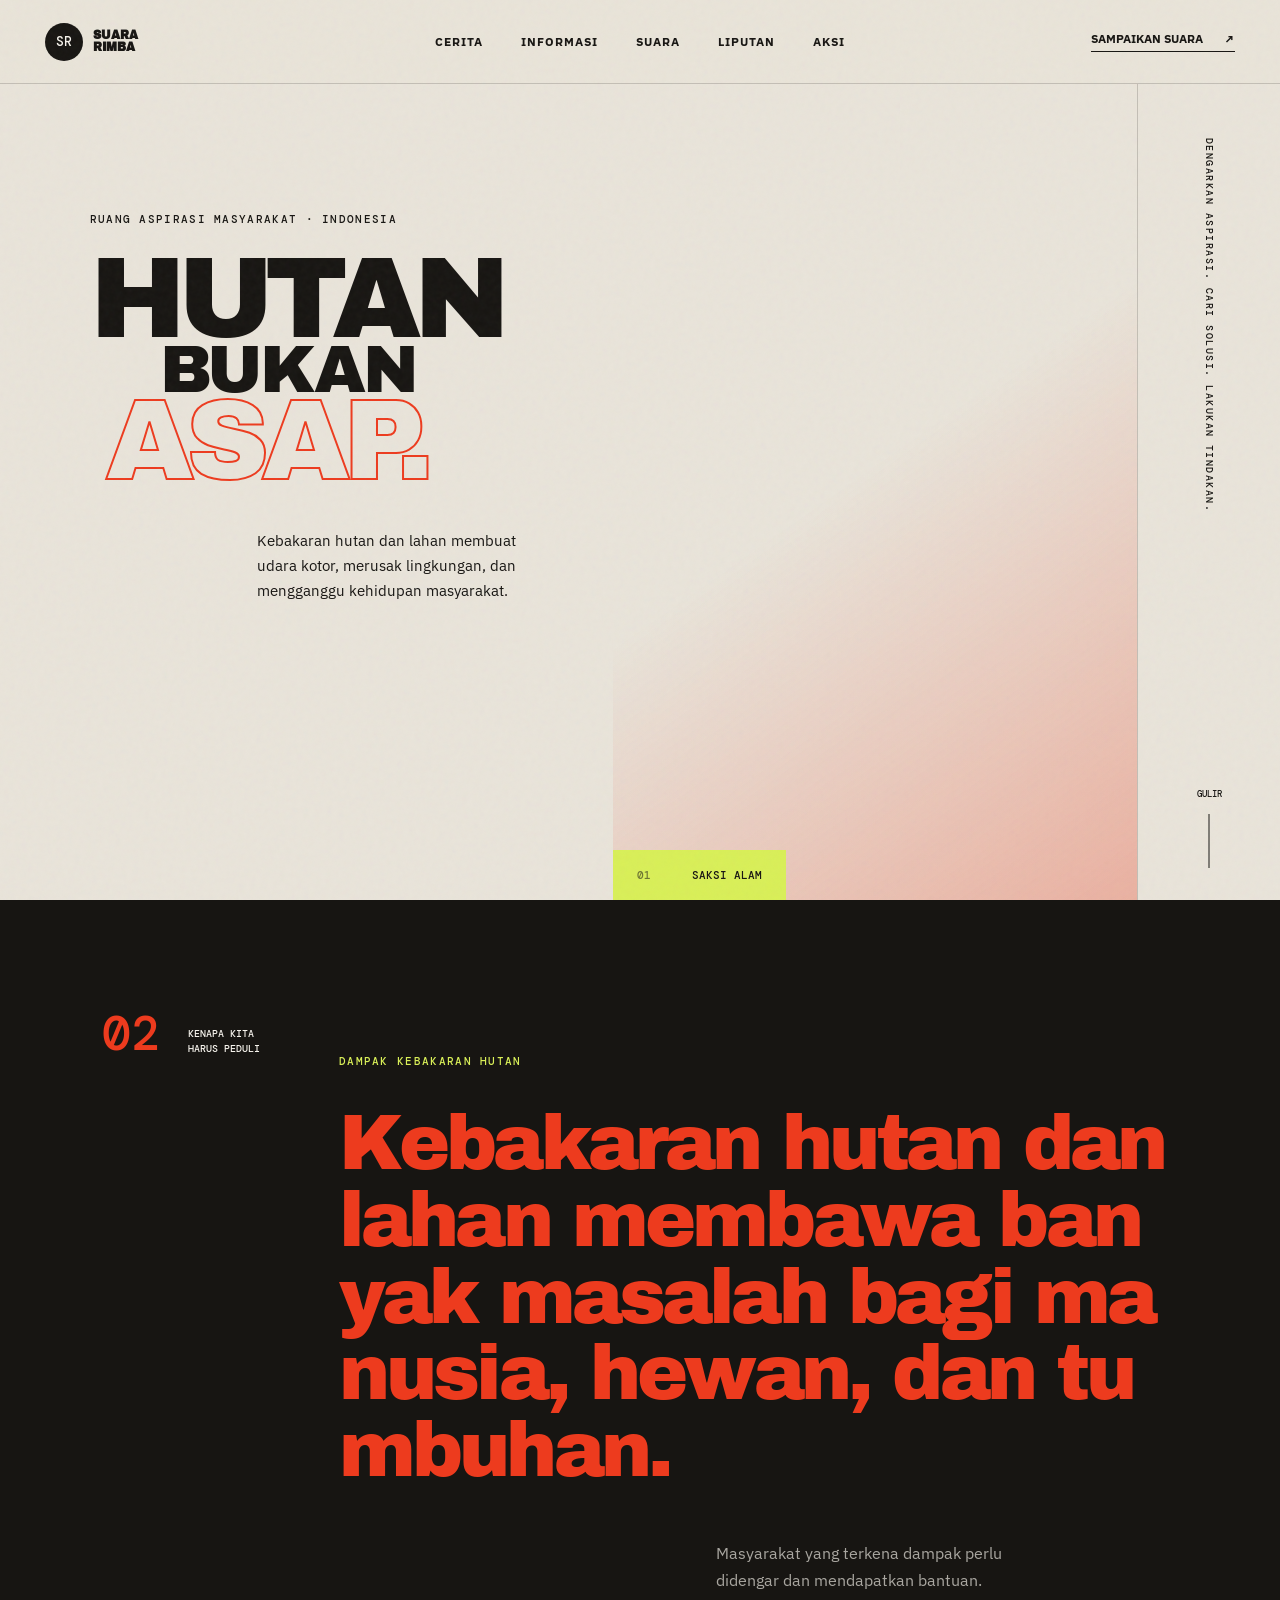
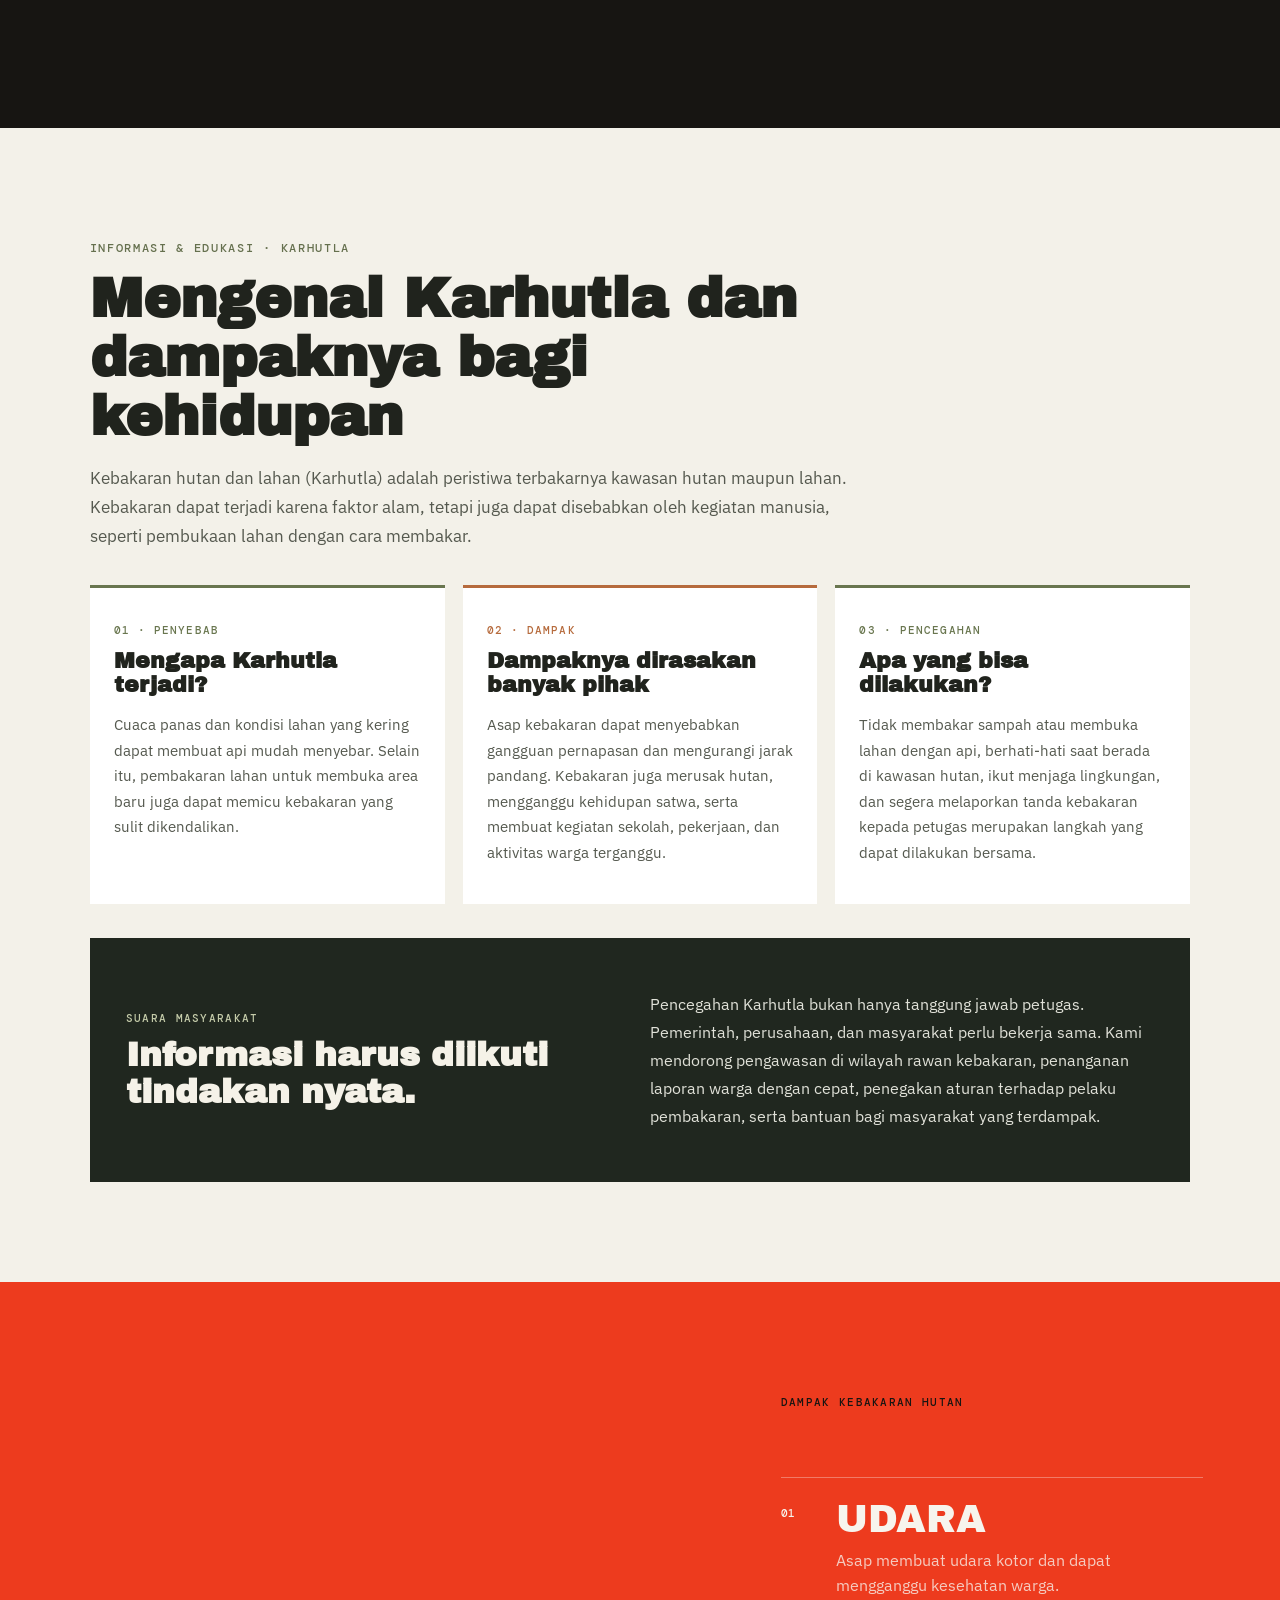
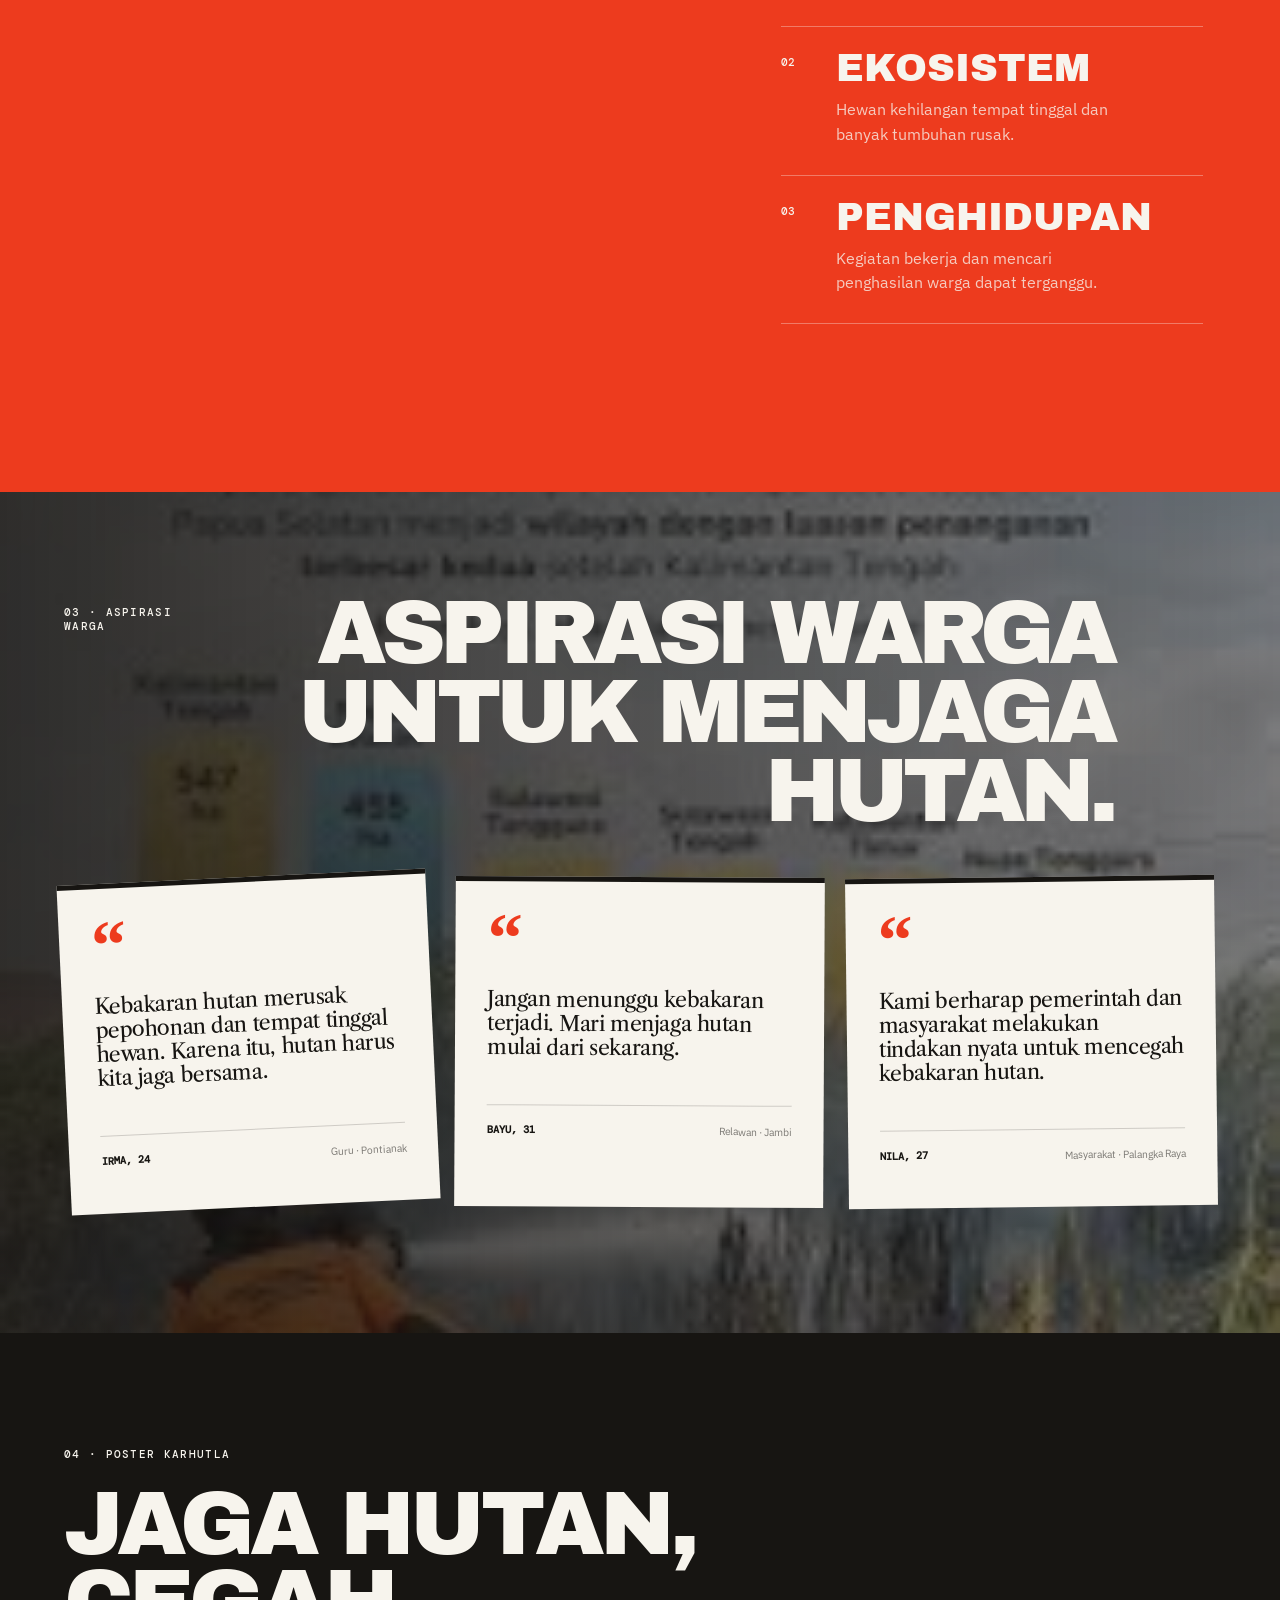
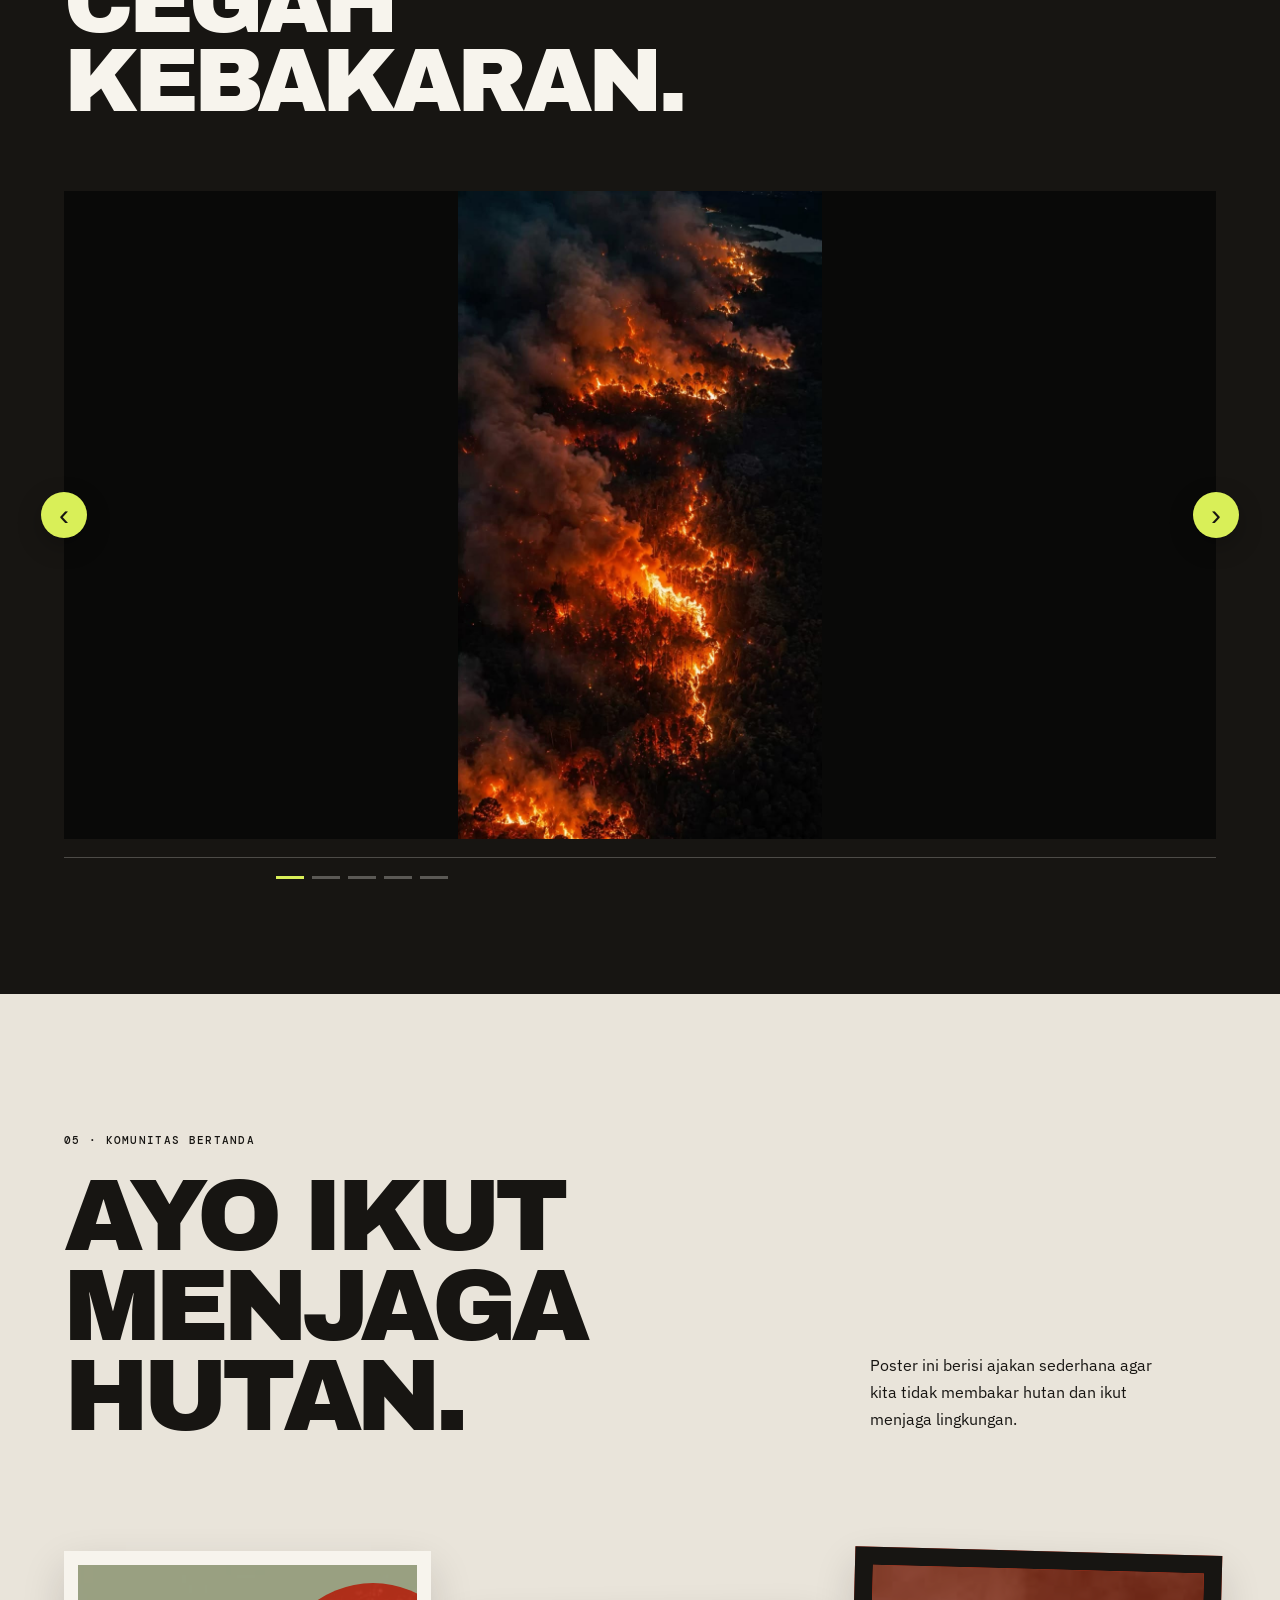
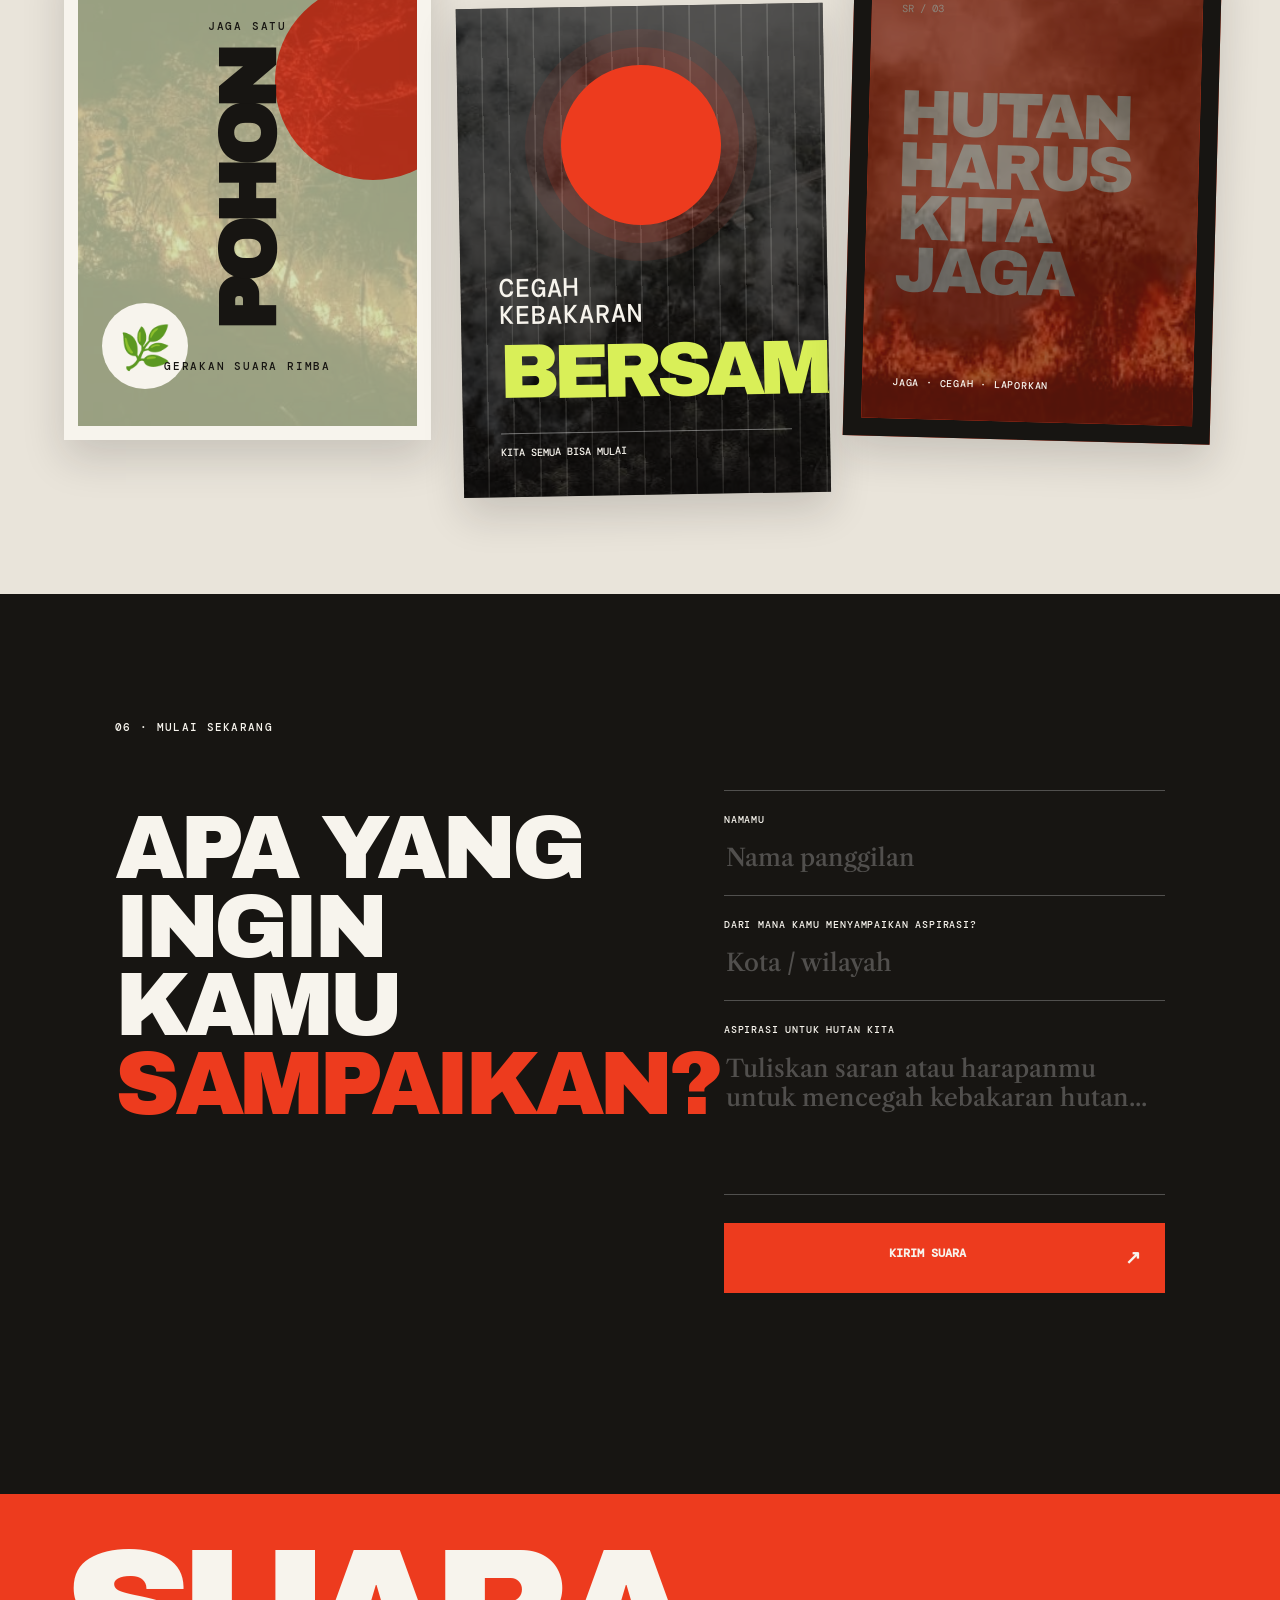
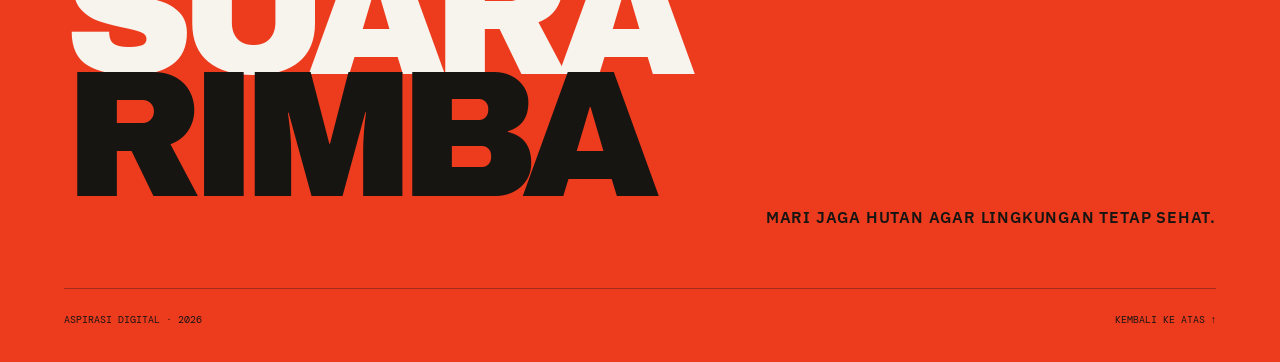
==== index.html @ 37da12e8 "update" ====
<!doctype html>
<html lang="id">
<head>
  <meta charset="UTF-8">
  <meta name="viewport" content="width=device-width, initial-scale=1.0">
  <meta name="theme-color" content="#171512">
  <meta name="description" content="Suara Rimba adalah ruang aspirasi masyarakat untuk mencegah karhutla dan menjaga hutan Indonesia.">
  <title>Suara Rimba — Ruang Aspirasi Karhutla</title>
  <link rel="preconnect" href="https://fonts.googleapis.com">
  <link rel="preconnect" href="https://fonts.gstatic.com" crossorigin>
  <link href="https://fonts.googleapis.com/css2?family=Archivo+Black&family=DM+Mono:wght@400;500&family=IBM+Plex+Sans:wght@400;500;600&family=Libre+Caslon+Text:ital@0;1&display=swap" rel="stylesheet">
  <link rel="stylesheet" href="styles.css">
</head>
<body>
  <div class="grain" aria-hidden="true"></div>
  <div class="cursor-glow" aria-hidden="true"></div>

  <nav class="topbar">
    <a class="brand" href="#beranda" aria-label="Suara Rimba, kembali ke beranda">
      <span class="brand-mark">SR</span>
      <span>Suara<br>Rimba</span>
    </a>
    <div class="nav-links">
      <a href="#cerita">Cerita</a>
      <a href="#berita-karhutla">Informasi</a>
      <a href="#aspirasi">Suara</a>
      <a href="#liputan">Liputan</a>
      <a href="#aksi">Aksi</a>
    </div>
    <a class="nav-cta" href="#suara-kamu">Sampaikan suara <span>↗</span></a>
  </nav>

  <main>
    <section class="hero" id="beranda">
      <div class="hero-copy">
        <p class="eyebrow reveal-up">RUANG ASPIRASI MASYARAKAT · INDONESIA</p>
        <h1 class="hero-title reveal-up">
          <span>Hutan</span>
          <span>bukan</span>
          <span class="outline-word">asap.</span>
        </h1>
        <p class="hero-lead reveal-up">Kebakaran hutan dan lahan membuat udara kotor, merusak lingkungan, dan mengganggu kehidupan masyarakat.</p>
      </div>

      <div class="hero-media reveal-media">
        <img src="https://images.unsplash.com/photo-1542273917363-3b1817f69a2d?auto=format&fit=crop&w=1400&q=85" alt="Hutan hijau yang lebat">
        <div class="photo-label"><span>01</span> SAKSI ALAM</div>
      </div>

      <div class="hero-aside">
        <p>Dengarkan aspirasi. Cari solusi. Lakukan tindakan.</p>
        <a href="#cerita" class="scroll-cue" aria-label="Lanjut ke cerita">
          <span>GULIR</span>
          <i></i>
        </a>
      </div>
    </section>

    <section class="manifesto" id="cerita">
      <div class="section-index">
        <span>02</span>
        <p>KENAPA KITA<br>HARUS PEDULI</p>
      </div>
      <div class="manifesto-copy">
        <p class="chapter-label">DAMPAK KEBAKARAN HUTAN</p>
        <h2 data-split>Kebakaran hutan dan lahan membawa banyak masalah bagi manusia, hewan, dan tumbuhan.</h2>
        <p class="manifesto-note">Masyarakat yang terkena dampak perlu didengar dan mendapatkan bantuan.</p>
      </div>
    </section>


    <section id="berita-karhutla" style="padding: clamp(48px, 8vw, 100px) 7%; background: #f3f1e9; color: #20231d;">
      <div style="max-width: 1120px; margin: 0 auto;">
        <p style="font: 500 12px 'DM Mono', monospace; letter-spacing: .14em; text-transform: uppercase; color: #65704e;">INFORMASI &amp; EDUKASI · KARHUTLA</p>
        <h2 style="font: 700 clamp(30px, 5vw, 56px) 'Archivo Black', sans-serif; line-height: 1.05; max-width: 760px; margin: 14px 0 18px;">Mengenal Karhutla dan dampaknya bagi kehidupan</h2>
        <p style="max-width: 760px; font: 17px/1.7 'IBM Plex Sans', sans-serif; color: #55594f;">Kebakaran hutan dan lahan (Karhutla) adalah peristiwa terbakarnya kawasan hutan maupun lahan. Kebakaran dapat terjadi karena faktor alam, tetapi juga dapat disebabkan oleh kegiatan manusia, seperti pembukaan lahan dengan cara membakar.</p>

        <div style="display: grid; grid-template-columns: repeat(auto-fit, minmax(min(100%, 280px), 1fr)); gap: 18px; margin-top: 34px;">
          <article style="background: #fff; padding: 24px; border-top: 3px solid #69764f;">
            <p style="font: 500 11px 'DM Mono', monospace; color: #69764f; letter-spacing: .1em;">01 · PENYEBAB</p>
            <h3 style="font: 700 22px 'Archivo Black', sans-serif; margin: 12px 0;">Mengapa Karhutla terjadi?</h3>
            <p style="font: 15px/1.7 'IBM Plex Sans', sans-serif; color: #55594f;">Cuaca panas dan kondisi lahan yang kering dapat membuat api mudah menyebar. Selain itu, pembakaran lahan untuk membuka area baru juga dapat memicu kebakaran yang sulit dikendalikan.</p>
          </article>
          <article style="background: #fff; padding: 24px; border-top: 3px solid #b66b3d;">
            <p style="font: 500 11px 'DM Mono', monospace; color: #b66b3d; letter-spacing: .1em;">02 · DAMPAK</p>
            <h3 style="font: 700 22px 'Archivo Black', sans-serif; margin: 12px 0;">Dampaknya dirasakan banyak pihak</h3>
            <p style="font: 15px/1.7 'IBM Plex Sans', sans-serif; color: #55594f;">Asap kebakaran dapat menyebabkan gangguan pernapasan dan mengurangi jarak pandang. Kebakaran juga merusak hutan, mengganggu kehidupan satwa, serta membuat kegiatan sekolah, pekerjaan, dan aktivitas warga terganggu.</p>
          </article>
          <article style="background: #fff; padding: 24px; border-top: 3px solid #69764f;">
            <p style="font: 500 11px 'DM Mono', monospace; color: #69764f; letter-spacing: .1em;">03 · PENCEGAHAN</p>
            <h3 style="font: 700 22px 'Archivo Black', sans-serif; margin: 12px 0;">Apa yang bisa dilakukan?</h3>
            <p style="font: 15px/1.7 'IBM Plex Sans', sans-serif; color: #55594f;">Tidak membakar sampah atau membuka lahan dengan api, berhati-hati saat berada di kawasan hutan, ikut menjaga lingkungan, dan segera melaporkan tanda kebakaran kepada petugas merupakan langkah yang dapat dilakukan bersama.</p>
          </article>
        </div>

        <div style="margin-top: 34px; padding: clamp(22px, 4vw, 36px); background: #20271f; color: #f5f2e8; display: grid; grid-template-columns: repeat(auto-fit, minmax(min(100%, 260px), 1fr)); gap: 20px; align-items: center;">
          <div>
            <p style="font: 500 11px 'DM Mono', monospace; letter-spacing: .12em; color: #c4cba9;">SUARA MASYARAKAT</p>
            <h3 style="font: 700 clamp(24px, 3vw, 34px) 'Archivo Black', sans-serif; margin: 10px 0;">Informasi harus diikuti tindakan nyata.</h3>
          </div>
          <p style="font: 16px/1.75 'IBM Plex Sans', sans-serif; color: #e0e1d8;">Pencegahan Karhutla bukan hanya tanggung jawab petugas. Pemerintah, perusahaan, dan masyarakat perlu bekerja sama. Kami mendorong pengawasan di wilayah rawan kebakaran, penanganan laporan warga dengan cepat, penegakan aturan terhadap pelaku pembakaran, serta bantuan bagi masyarakat yang terdampak.</p>
        </div>
      </div>
    </section>

    <section class="proof" aria-label="Dampak karhutla">
      <div class="proof-image">
        <img src="https://images.unsplash.com/photo-1523712999610-f77fbcfc3843?auto=format&fit=crop&w=1400&q=85" alt="Pepohonan tertutup kabut">
      </div>
      <div class="proof-panel">
        <p class="chapter-label">DAMPAK KEBAKARAN HUTAN</p>
        <ol class="impact-list">
          <li>
            <span class="impact-num">01</span>
            <div><h3>Udara</h3><p>Asap membuat udara kotor dan dapat mengganggu kesehatan warga.</p></div>
          </li>
          <li>
            <span class="impact-num">02</span>
            <div><h3>Ekosistem</h3><p>Hewan kehilangan tempat tinggal dan banyak tumbuhan rusak.</p></div>
          </li>
          <li>
            <span class="impact-num">03</span>
            <div><h3>Penghidupan</h3><p>Kegiatan bekerja dan mencari penghasilan warga dapat terganggu.</p></div>
          </li>
        </ol>
      </div>
    </section>

    <section class="voice-section" id="aspirasi">
      <div class="voice-heading">
        <p class="eyebrow">03 · ASPIRASI WARGA</p>
        <h2>Aspirasi warga<br>untuk menjaga hutan.</h2>
      </div>

      <div class="voice-stage">
        <article class="voice-card voice-card-a">
          <span class="quote">“</span>
          <blockquote>Kebakaran hutan merusak pepohonan dan tempat tinggal hewan. Karena itu, hutan harus kita jaga bersama.</blockquote>
          <footer><strong>IRMA, 24</strong><span>Guru · Pontianak</span></footer>
        </article>
        <article class="voice-card voice-card-b">
          <span class="quote">“</span>
          <blockquote>Jangan menunggu kebakaran terjadi. Mari menjaga hutan mulai dari sekarang.</blockquote>
          <footer><strong>BAYU, 31</strong><span>Relawan · Jambi</span></footer>
        </article>
        <article class="voice-card voice-card-c">
          <span class="quote">“</span>
          <blockquote>Kami berharap pemerintah dan masyarakat melakukan tindakan nyata untuk mencegah kebakaran hutan.</blockquote>
          <footer><strong>NILA, 27</strong><span>Masyarakat · Palangka Raya</span></footer>
        </article>
      </div>
    </section>

    <section class="media-section" id="liputan">
      <div class="media-heading">
        <div>
          <p class="eyebrow">04 · POSTER KARHUTLA</p>
          <h2>Jaga Hutan, Cegah Kebakaran.</h2>
        </div>
      </div>

      <div class="media-layout">
        <article class="video-feature">
          <div class="video-frame">
            <button class="embed-arrow embed-prev" type="button" aria-label="Poster sebelumnya">‹</button>
            <div class="poster-slider" id="posterSlider">
              <img class="poster-slide is-active" src="assets/poster-api-1.jpg" alt="Poster kampanye karhutla 1">
              <img class="poster-slide" src="assets/poster-api-2.jpg" alt="Poster kampanye karhutla 2">
              <img class="poster-slide" src="assets/poster-api-3.jpg" alt="Poster kampanye karhutla 3">
              <img class="poster-slide" src="assets/poster-api-4.jpg" alt="Poster kampanye karhutla 4">
              <img class="poster-slide" src="assets/poster-api-5.jpg" alt="Poster kampanye karhutla 5">
            </div>
            <button class="embed-arrow embed-next" type="button" aria-label="Poster berikutnya">›</button>
          </div>
          <div class="video-caption">
            <div class="poster-dots" aria-label="Pilih poster">
              <button class="is-active" type="button" aria-label="Poster 1"></button>
              <button type="button" aria-label="Poster 2"></button>
              <button type="button" aria-label="Poster 3"></button>
              <button type="button" aria-label="Poster 4"></button>
              <button type="button" aria-label="Poster 5"></button>
            </div>
          </div>
        </article>
      </div>
    </section>

    <section class="poster-wall" id="aksi">
      <div class="poster-intro">
        <div>
          <p class="eyebrow">05 · KOMUNITAS BERTANDA</p>
          <h2>Ayo ikut<br>menjaga hutan.</h2>
        </div>
        <p>Poster ini berisi ajakan sederhana agar kita tidak membakar hutan dan ikut menjaga lingkungan.</p>
      </div>

      <div class="poster-grid">
        <article class="poster poster-one">
          <img src="assets/poster-hutan.jpg" alt="Poster visual hutan hijau untuk kampanye karhutla">
          <div class="poster-copy">
            <span>JAGA SATU</span>
            <strong>POHON</strong>
            <small>GERAKAN SUARA RIMBA</small>
          </div>
          <div class="poster-circle">🌿</div>
        </article>
        <article class="poster poster-two">
          <img src="assets/poster-asap.jpg" alt="Poster visual kabut dan pepohonan untuk kampanye karhutla">
          <div class="poster-sun"></div>
          <p>CEGAH<br>KEBAKARAN</p>
          <strong>BERSAMA</strong>
          <small>KITA SEMUA BISA MULAI</small>
        </article>
        <article class="poster poster-three">
          <img src="assets/poster-kebakaran.jpg" alt="Poster visual hutan untuk kampanye penanggulangan karhutla">
          <span class="poster-code">SR / 03</span>
          <h3>HUTAN<br>HARUS<br>KITA<br>JAGA</h3>
          <p>JAGA · CEGAH · LAPORKAN</p>
        </article>
      </div>
    </section>

    <section class="action-section" id="suara-kamu">
      <div class="action-title">
        <p class="eyebrow">06 · MULAI SEKARANG</p>
        <h2>Apa yang ingin<br>kamu <span>sampaikan?</span></h2>
      </div>

      <form class="voice-form" id="voiceForm">
        <label>
          Namamu
          <input type="text" id="name" name="name" placeholder="Nama panggilan" required>
        </label>
        <label>
          Dari mana kamu menyampaikan aspirasi?
          <input type="text" id="city" name="city" placeholder="Kota / wilayah" required>
        </label>
        <label>
          Aspirasi untuk hutan kita
          <textarea id="message" name="message" rows="4" placeholder="Tuliskan saran atau harapanmu untuk mencegah kebakaran hutan..." required></textarea>
        </label>
        <button type="submit">Kirim suara <span>↗</span></button>
        <p class="form-status" id="formStatus" role="status"></p>
      </form>
    </section>
  </main>

  <footer class="footer">
    <div class="footer-brand">SUARA<br><span>RIMBA</span></div>
    <p>Mari jaga hutan agar lingkungan tetap sehat.</p>
    <div class="footer-meta">
      <span>ASPIRASI DIGITAL · 2026</span>
      <a href="#beranda">KEMBALI KE ATAS ↑</a>
    </div>
  </footer>

  <script src="script.js"></script>
</body>
</html>
---- styles.css ----
:root {
  --ink: #171512;
  --paper: #e9e4da;
  --white: #f7f4ed;
  --red: #ed3b1e;
  --acid: #d9ef58;
  --line: rgba(23, 21, 18, .18);
}

* { box-sizing: border-box; }

html { scroll-behavior: smooth; }

body {
  margin: 0;
  color: var(--ink);
  background: var(--paper);
  font-family: "IBM Plex Sans", sans-serif;
  overflow-x: hidden;
}

a { color: inherit; text-decoration: none; }
img { width: 100%; height: 100%; object-fit: cover; display: block; }

.grain {
  position: fixed; inset: 0; z-index: 30; pointer-events: none; opacity: .055;
  background-image: url("data:image/svg+xml,%3Csvg viewBox='0 0 180 180' xmlns='http://www.w3.org/2000/svg'%3E%3Cfilter id='n'%3E%3CfeTurbulence type='fractalNoise' baseFrequency='.85' numOctaves='3' stitchTiles='stitch'/%3E%3C/filter%3E%3Crect width='100%25' height='100%25' filter='url(%23n)' opacity='.7'/%3E%3C/svg%3E");
}

.cursor-glow {
  width: 18rem; height: 18rem; border-radius: 50%;
  position: fixed; z-index: 5; pointer-events: none;
  background: radial-gradient(circle, rgba(237,59,30,.14), transparent 68%);
  transform: translate(-50%, -50%);
  opacity: 0; transition: opacity .3s;
}

.topbar {
  height: 84px; padding: 0 3.5vw;
  display: grid; grid-template-columns: 1fr auto 1fr; align-items: center;
  border-bottom: 1px solid var(--line);
  position: relative; z-index: 20; background: rgba(233,228,218,.92);
}

.brand { display: flex; align-items: center; gap: 10px; font: 700 .72rem/1 "Archivo Black"; text-transform: uppercase; }
.brand-mark {
  width: 38px; height: 38px; border-radius: 50%; background: var(--ink); color: var(--white);
  display: grid; place-items: center; font: 500 .8rem "DM Mono";
}
.nav-links { display: flex; gap: 38px; font-size: .76rem; font-weight: 700; text-transform: uppercase; letter-spacing: .08em; }
.nav-links a { position: relative; }
.nav-links a::after { content: ""; position: absolute; left: 0; bottom: -7px; width: 100%; height: 2px; background: var(--red); transform: scaleX(0); transform-origin: right; transition: transform .3s; }
.nav-links a:hover::after { transform: scaleX(1); transform-origin: left; }
.nav-cta { justify-self: end; font-size: .76rem; font-weight: 700; text-transform: uppercase; border-bottom: 1px solid; padding-bottom: 5px; }
.nav-cta span { margin-left: 18px; }

.hero {
  min-height: calc(100vh - 84px);
  display: grid;
  grid-template-columns: 44% 44% 12%;
  padding-left: 7vw;
  position: relative;
}
.hero-copy { padding-top: clamp(70px, 13vh, 130px); position: relative; z-index: 4; }
.eyebrow, .chapter-label {
  font: 500 .68rem "DM Mono"; letter-spacing: .12em; text-transform: uppercase;
}
.hero-title { margin: 28px 0 0; font: 400 clamp(78px, 9vw, 148px)/.78 "Archivo Black"; letter-spacing: -.07em; text-transform: uppercase; }
.hero-title span { display: block; }
.hero-title span:nth-child(2) { margin-left: 1.05em; font-size: .58em; letter-spacing: -.04em; }
.hero-title .outline-word { color: transparent; -webkit-text-stroke: 2px var(--red); margin-left: .13em; }
.hero-lead { width: 280px; margin: 42px 0 0 32%; font-size: .95rem; line-height: 1.65; }

.hero-media {
  height: calc(100% - 54px); margin-top: 54px; position: relative; overflow: hidden;
  clip-path: polygon(0 0, 100% 0, 100% 100%, 0 88%);
}
.hero-media::after { content: ""; position: absolute; inset: 0; background: linear-gradient(145deg, transparent 45%, rgba(237,59,30,.3)); mix-blend-mode: color; }
.photo-label {
  position: absolute; left: 0; bottom: 0; z-index: 2; background: var(--acid);
  padding: 18px 24px; font: 500 .7rem "DM Mono";
}
.photo-label span { margin-right: 34px; opacity: .55; }
.hero-aside { border-left: 1px solid var(--line); position: relative; }
.hero-aside > p { writing-mode: vertical-rl; margin: 54px auto 0; font: 500 .62rem "DM Mono"; letter-spacing: .15em; text-transform: uppercase; }
.scroll-cue { position: absolute; bottom: 32px; left: 50%; transform: translateX(-50%); display: grid; place-items: center; gap: 14px; font: 500 .56rem "DM Mono"; }
.scroll-cue i { height: 54px; width: 1px; background: var(--ink); transform-origin: top; animation: breathe 1.8s ease-in-out infinite; }

.manifesto {
  min-height: 92vh; background: var(--ink); color: var(--white); padding: 9vw 8vw 7vw;
  display: grid; grid-template-columns: 22% 78%; overflow: hidden;
}
.section-index { display: flex; gap: 28px; align-items: flex-start; font: 500 .65rem/1.5 "DM Mono"; }
.section-index span { color: var(--red); font-size: 3rem; line-height: .8; }
.manifesto-copy { align-self: center; }
.manifesto-copy .chapter-label { color: var(--acid); }
.manifesto-copy h2 { max-width: 940px; margin: 38px 0 50px; font: 400 clamp(46px, 6vw, 92px)/1 "Archivo Black"; letter-spacing: -.05em; }
.manifesto-copy h2 .char { display: inline-block; transition: color .2s; }
.manifesto-note { width: 310px; margin-left: 45%; color: rgba(247,244,237,.65); line-height: 1.7; }

.proof { min-height: 90vh; display: grid; grid-template-columns: 55% 45%; background: var(--red); }
.proof-image { height: 90vh; overflow: hidden; }
.proof-image img { filter: grayscale(1) contrast(1.15); transform: scale(1.08); }
.proof-panel { padding: 8vw 6vw; color: var(--white); }
.proof-panel .chapter-label { color: var(--ink); }
.impact-list { list-style: none; margin: 68px 0 0; padding: 0; }
.impact-list li { display: grid; grid-template-columns: 55px 1fr; padding: 28px 0; border-top: 1px solid rgba(247,244,237,.35); }
.impact-list li:last-child { border-bottom: 1px solid rgba(247,244,237,.35); }
.impact-num { font: 500 .68rem "DM Mono"; }
.impact-list h3 { margin: -8px 0 8px; font: 400 clamp(28px, 3vw, 48px) "Archivo Black"; text-transform: uppercase; }
.impact-list p { margin: 0; max-width: 280px; color: rgba(247,244,237,.78); line-height: 1.55; }

.voice-section {
  min-height: auto;
  background:
    linear-gradient(90deg, rgba(23,21,18,.88), rgba(23,21,18,.52)),
    url("assets/aspirasi-background.jpg") center 55% / cover no-repeat;
  padding: 8vw 5vw;
  position: relative;
  overflow: hidden;
  color: var(--white);
}
.voice-heading { display: flex; justify-content: space-between; align-items: flex-start; }
.voice-heading h2 { margin: 0 8vw 0 0; font: 400 clamp(58px, 7vw, 110px)/.88 "Archivo Black"; letter-spacing: -.065em; text-align: right; text-transform: uppercase; }
.voice-heading em { font-family: "Libre Caslon Text", serif; font-weight: 400; text-transform: none; }
.voice-stage { height: auto; margin-top: 70px; display: grid; grid-template-columns: repeat(3, 1fr); gap: 22px; position: relative; }
.voice-card { width: auto; min-height: 330px; background: var(--white); padding: 36px 32px 28px; position: relative; box-shadow: none; border-top: 5px solid var(--ink); color: var(--ink); }
.voice-card-a { transform: none; }
.voice-card-b { transform: translateY(28px); }
.voice-card-c { transform: none; }
.quote { color: var(--red); font: 800 70px/.6 Georgia; }
blockquote { margin: 22px 0 45px; color: var(--ink); font: 400 clamp(20px, 1.65vw, 28px)/1.14 "Libre Caslon Text"; letter-spacing: -.02em; }
.voice-card footer { border-top: 1px solid var(--line); padding-top: 18px; display: flex; justify-content: space-between; font-size: .65rem; }
.voice-card footer strong { font-family: "DM Mono"; }
.voice-card footer span { opacity: .55; }

.media-section { padding: 8vw 5vw 9vw; background: var(--ink); color: var(--white); }
.media-heading { display: grid; grid-template-columns: 2fr 1fr; align-items: end; }
.media-heading h2 { margin: 24px 0 0; font: 400 clamp(52px, 7vw, 105px)/.88 "Archivo Black"; letter-spacing: -.055em; text-transform: uppercase; }
.media-heading > p { max-width: 340px; line-height: 1.7; color: rgba(247,244,237,.68); }
.media-layout { margin-top: 70px; }
.video-feature { min-width: 0; }
.video-frame { aspect-ratio: 16/9; background: #090908; position: relative; }
.embed-arrow { position: absolute; z-index: 3; top: 50%; width: 46px; height: 46px; transform: translateY(-50%); border: 0; border-radius: 50%; background: var(--acid); color: var(--ink); font: 400 30px/1 Arial; cursor: pointer; box-shadow: 0 8px 24px rgba(0,0,0,.25); }
.embed-prev { left: -23px; }
.embed-next { right: -23px; }
.poster-slider { position: absolute; inset: 0; }
.poster-slide { position: absolute; inset: 0; width: 100%; height: 100%; opacity: 0; transform: scale(1.04); transition: opacity .8s ease, transform 4.8s linear; object-fit: contain; }
.poster-slide.is-active { opacity: 1; transform: scale(1); }
.poster-dots { grid-column: 2; display: flex; gap: 8px; align-items: center; }
.poster-dots button { width: 28px; height: 3px; border: 0; padding: 0; background: rgba(247,244,237,.3); cursor: pointer; }
.poster-dots button.is-active { background: var(--acid); }
.video-caption { display: grid; grid-template-columns: 190px 1fr; gap: 22px; padding-top: 18px; border-top: 1px solid rgba(247,244,237,.24); margin-top: 18px; }
.video-caption span, .news-source { font: 500 .62rem "DM Mono"; letter-spacing: .08em; color: var(--acid); }
.video-caption p { margin: 0; max-width: 540px; line-height: 1.55; color: rgba(247,244,237,.72); }

.poster-wall { background: var(--paper); padding: 10vw 5vw 12vw; }
.poster-intro { display: grid; grid-template-columns: 70% 30%; align-items: end; }
.poster-intro h2 { margin: 24px 0 0; font: 400 clamp(55px, 8vw, 120px)/.88 "Archivo Black"; letter-spacing: -.06em; text-transform: uppercase; }
.poster-intro > p { line-height: 1.7; max-width: 290px; margin-bottom: 8px; }
.poster-grid { margin-top: 110px; display: grid; grid-template-columns: repeat(3, 1fr); gap: 2vw; align-items: start; }
.poster { aspect-ratio: 3/4; overflow: hidden; position: relative; box-shadow: 0 18px 40px rgba(23,21,18,.16); }
.poster > img { position: absolute; inset: 0; width: 100%; height: 100%; object-fit: cover; }
.poster-one > img { filter: saturate(.55) contrast(.9); opacity: .28; }
.poster-two > img { filter: grayscale(.75) contrast(1.1) brightness(.58); opacity: .5; }
.poster-three > img { filter: grayscale(.2) contrast(1.2) brightness(.45); opacity: .65; }
.poster-one { background: #cfdaaf; transform: rotate(-3deg); display: grid; place-items: center; color: var(--ink); border: 14px solid var(--white); }
.poster-one::before { content: ""; position: absolute; width: 58%; aspect-ratio: 1; border-radius: 50%; background: var(--red); top: 4%; right: -16%; }
.poster-copy { position: relative; z-index: 2; text-align: center; font-family: "Archivo Black"; }
.poster-copy span, .poster-copy small { display: block; font: 500 .7rem "DM Mono"; letter-spacing: .16em; }
.poster-copy strong { display: block; font-size: clamp(54px, 6vw, 100px); line-height: .8; letter-spacing: -.08em; writing-mode: vertical-rl; height: 270px; margin: 28px auto; transform: rotate(180deg); }
.poster-circle { position: absolute; bottom: 8%; left: 7%; font-size: 42px; width: 86px; height: 86px; border-radius: 50%; background: var(--white); display: grid; place-items: center; }
.poster-two { background: var(--ink); color: var(--white); padding: 38px; display: flex; flex-direction: column; justify-content: flex-end; transform: translateY(55px) rotate(2deg); }
.poster-two::before { content: ""; position: absolute; inset: 0; opacity: .22; background: repeating-linear-gradient(90deg, transparent 0 24px, var(--white) 25px 26px); }
.poster-sun { position: absolute; top: 12%; left: 50%; width: 160px; height: 160px; border-radius: 50%; background: var(--red); transform: translateX(-50%); box-shadow: 0 0 0 18px rgba(237,59,30,.15), 0 0 0 36px rgba(237,59,30,.08); }
.poster-two p { position: relative; font: 500 clamp(20px,2vw,30px)/1.05 "DM Mono"; margin: 0 0 10px; }
.poster-two strong { position: relative; color: var(--acid); font: 400 clamp(50px,6vw,95px)/.85 "Archivo Black"; letter-spacing: -.08em; }
.poster-two small { position: relative; margin-top: 28px; border-top: 1px solid rgba(255,255,255,.4); padding-top: 12px; font: 500 .65rem "DM Mono"; }
.poster-three { background: var(--red); color: var(--white); border: 18px solid var(--ink); padding: 30px; transform: rotate(-1.5deg); }
.poster-code { font: .65rem "DM Mono"; }
.poster-three h3 { margin: 8vh 0 0; font: 400 clamp(42px,5vw,76px)/.82 "Archivo Black"; letter-spacing: -.06em; }
.poster-three h3 i { color: var(--ink); font-family: Georgia, serif; font-weight: 400; }
.poster-three p { position: absolute; left: 30px; bottom: 20px; font: 500 .62rem "DM Mono"; letter-spacing: .08em; }

.action-section { min-height: 100vh; background: var(--ink); color: var(--white); padding: 9vw; display: grid; grid-template-columns: 58% 42%; align-items: start; }
.action-title h2 { font: 400 clamp(58px, 7vw, 108px)/.88 "Archivo Black"; letter-spacing: -.06em; text-transform: uppercase; }
.action-title h2 span { color: var(--red); }
.voice-form { margin-top: 80px; border-top: 1px solid rgba(255,255,255,.25); }
.voice-form label { display: block; padding: 22px 0; border-bottom: 1px solid rgba(255,255,255,.25); font: 500 .65rem "DM Mono"; text-transform: uppercase; letter-spacing: .08em; }
.voice-form input, .voice-form textarea { display: block; width: 100%; border: 0; outline: 0; resize: none; background: transparent; color: var(--white); font: 500 24px "Libre Caslon Text"; margin-top: 16px; }
.voice-form input::placeholder, .voice-form textarea::placeholder { color: rgba(255,255,255,.25); }
.voice-form button { width: 100%; height: 70px; margin-top: 28px; border: 0; background: var(--red); color: var(--white); font: 700 .78rem "DM Mono"; text-transform: uppercase; cursor: pointer; transition: background .25s, color .25s; }
.voice-form button span { float: right; margin-right: 18px; font-size: 1.2rem; }
.voice-form button:hover { background: var(--acid); color: var(--ink); }
.form-status { min-height: 20px; font: .68rem "DM Mono"; color: var(--acid); }

.footer { background: var(--red); min-height: 52vh; padding: 60px 5vw 36px; display: grid; grid-template-columns: 1fr 1fr; }
.footer-brand { font: 400 clamp(85px,14vw,210px)/.68 "Archivo Black"; letter-spacing: -.08em; color: var(--white); }
.footer-brand span { color: var(--ink); }
.footer > p { justify-self: end; align-self: end; font: 600 1rem "IBM Plex Sans"; text-transform: uppercase; letter-spacing: .05em; }
.footer-meta { grid-column: 1 / -1; align-self: end; display: flex; justify-content: space-between; border-top: 1px solid rgba(23,21,18,.35); padding-top: 24px; font: .65rem "DM Mono"; }

.reveal-up { opacity: 0; transform: translateY(28px); animation: revealUp .8s cubic-bezier(.2,.75,.2,1) forwards; }
.hero-copy .reveal-up:nth-child(2) { animation-delay: .12s; }
.hero-copy .reveal-up:nth-child(3) { animation-delay: .38s; }
.reveal-media { clip-path: inset(100% 0 0 0); animation: revealMedia 1.1s .15s cubic-bezier(.76,0,.24,1) forwards; }

@keyframes revealUp { to { opacity: 1; transform: translateY(0); } }
@keyframes revealMedia { to { clip-path: inset(0 0 0 0); } }
@keyframes breathe { 0%,100% { transform: scaleY(.25); } 50% { transform: scaleY(1); } }

@media (max-width: 900px) {
  .topbar { grid-template-columns: 1fr auto; height: 72px; padding: 0 20px; }
  .nav-links { display: none; }
  .hero { grid-template-columns: 78% 22%; padding-left: 20px; min-height: 780px; }
  .hero-copy { padding-top: 65px; }
  .hero-title { font-size: clamp(66px, 21vw, 105px); }
  .hero-lead { margin-left: 20px; }
  .hero-media { grid-column: 1 / 2; height: 380px; margin-top: 32px; }
  .hero-aside { grid-column: 2; grid-row: 1 / 3; }
  .manifesto { grid-template-columns: 1fr; padding: 80px 20px; }
  .section-index { margin-bottom: 70px; }
  .manifesto-note { margin-left: 20px; width: 260px; }
  .proof { grid-template-columns: 1fr; }
  .proof-image { height: 55vh; }
  .proof-panel { padding: 70px 20px; }
  .voice-section { min-height: auto; padding: 70px 20px; }
  .voice-heading { display: block; }
  .voice-heading h2 { text-align: left; margin-top: 35px; }
  .voice-stage { grid-template-columns: 1fr; }
  .voice-card { width: 100%; min-height: 280px; }
  .voice-card-b { transform: none; }
  .media-heading { grid-template-columns: 1fr; }
  .media-heading > p { margin-top: 30px; }
  .media-layout { grid-template-columns: 1fr; }
  .video-caption { grid-template-columns: 1fr; }
  .poster-wall { padding: 80px 20px 100px; }
  .poster-intro { grid-template-columns: 1fr; }
  .poster-intro > p { margin-top: 35px; }
  .poster-grid { grid-template-columns: 1fr; gap: 34px; }
  .poster { width: min(420px, 92vw); margin: 0 auto; transform: none; }
  .poster-two { transform: none; }
  .action-section { grid-template-columns: 1fr; padding: 80px 20px; }
  .voice-form { margin-top: 20px; }
  .footer { grid-template-columns: 1fr; min-height: 420px; }
  .footer > p { justify-self: start; }
}

@media (prefers-reduced-motion: reduce) {
  html { scroll-behavior: auto; }
  *, *::before, *::after { animation-duration: .01ms !important; animation-iteration-count: 1 !important; transition-duration: .01ms !important; }
}
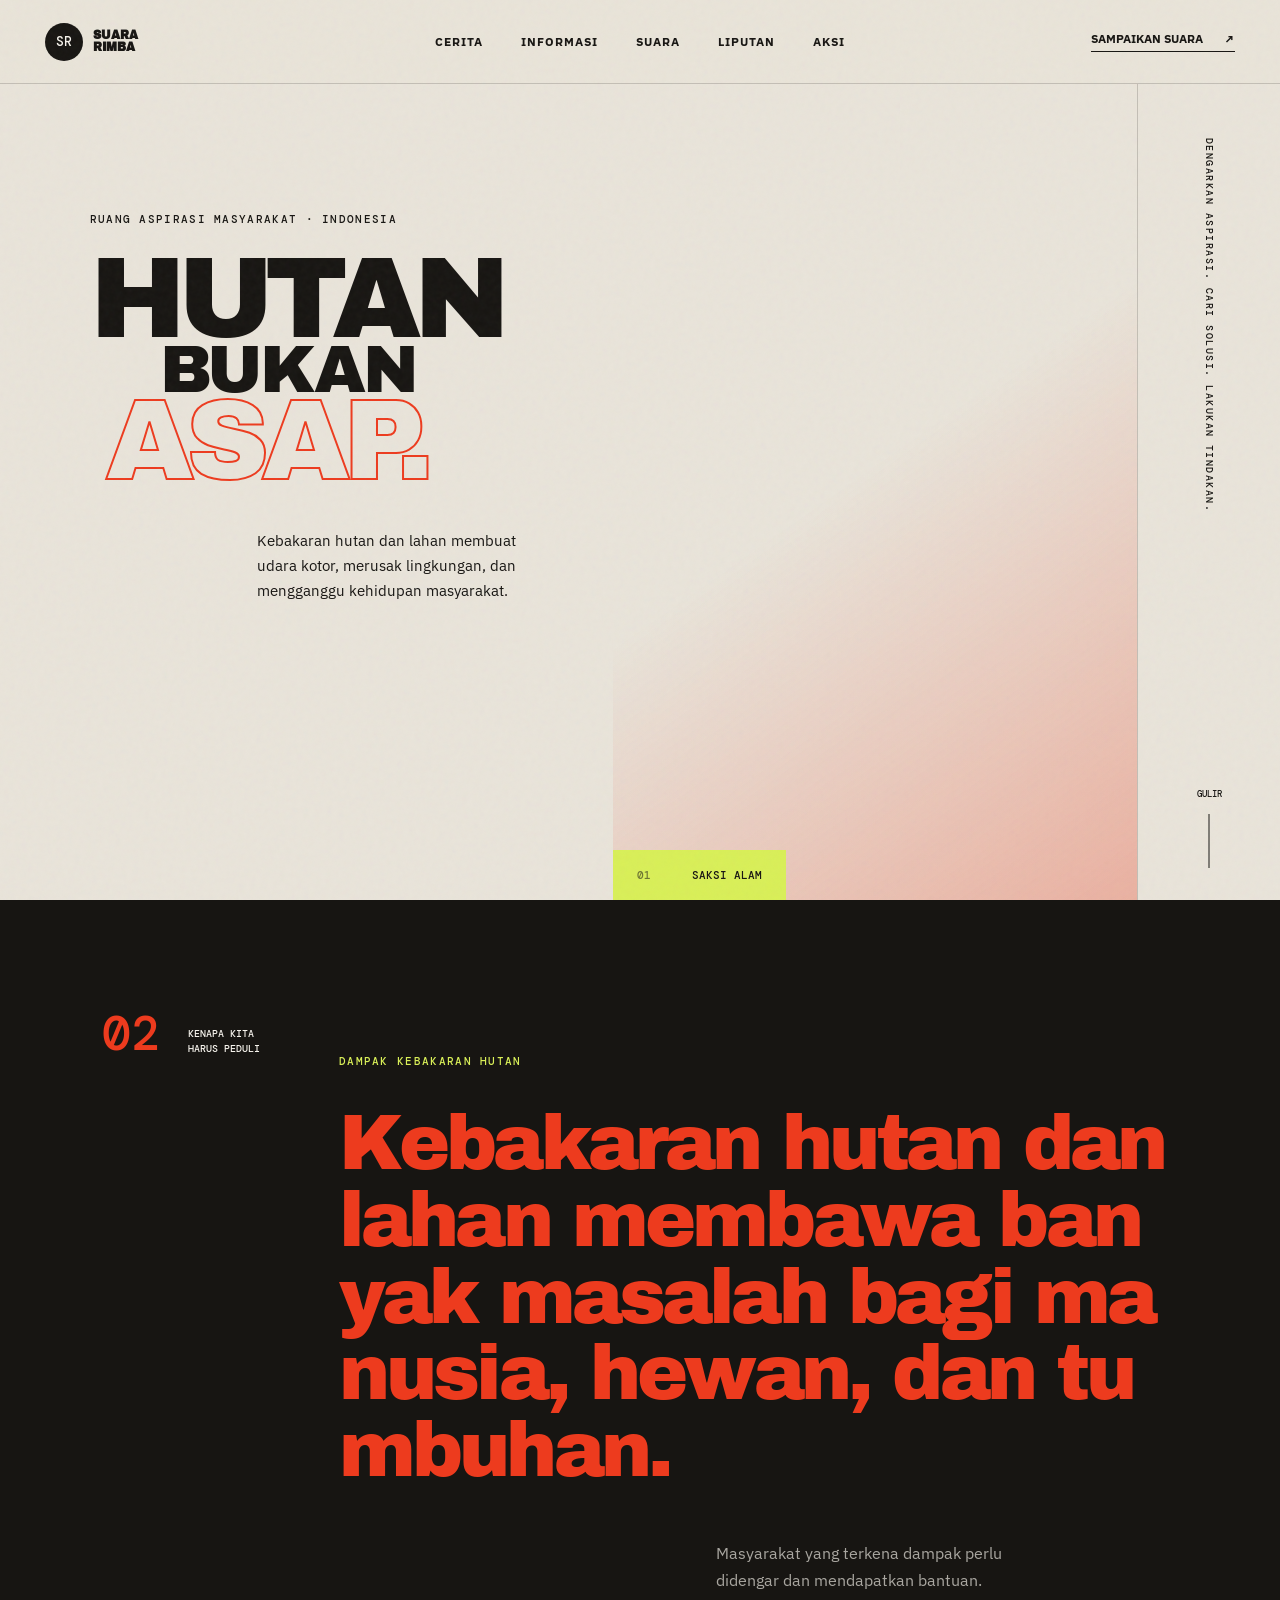
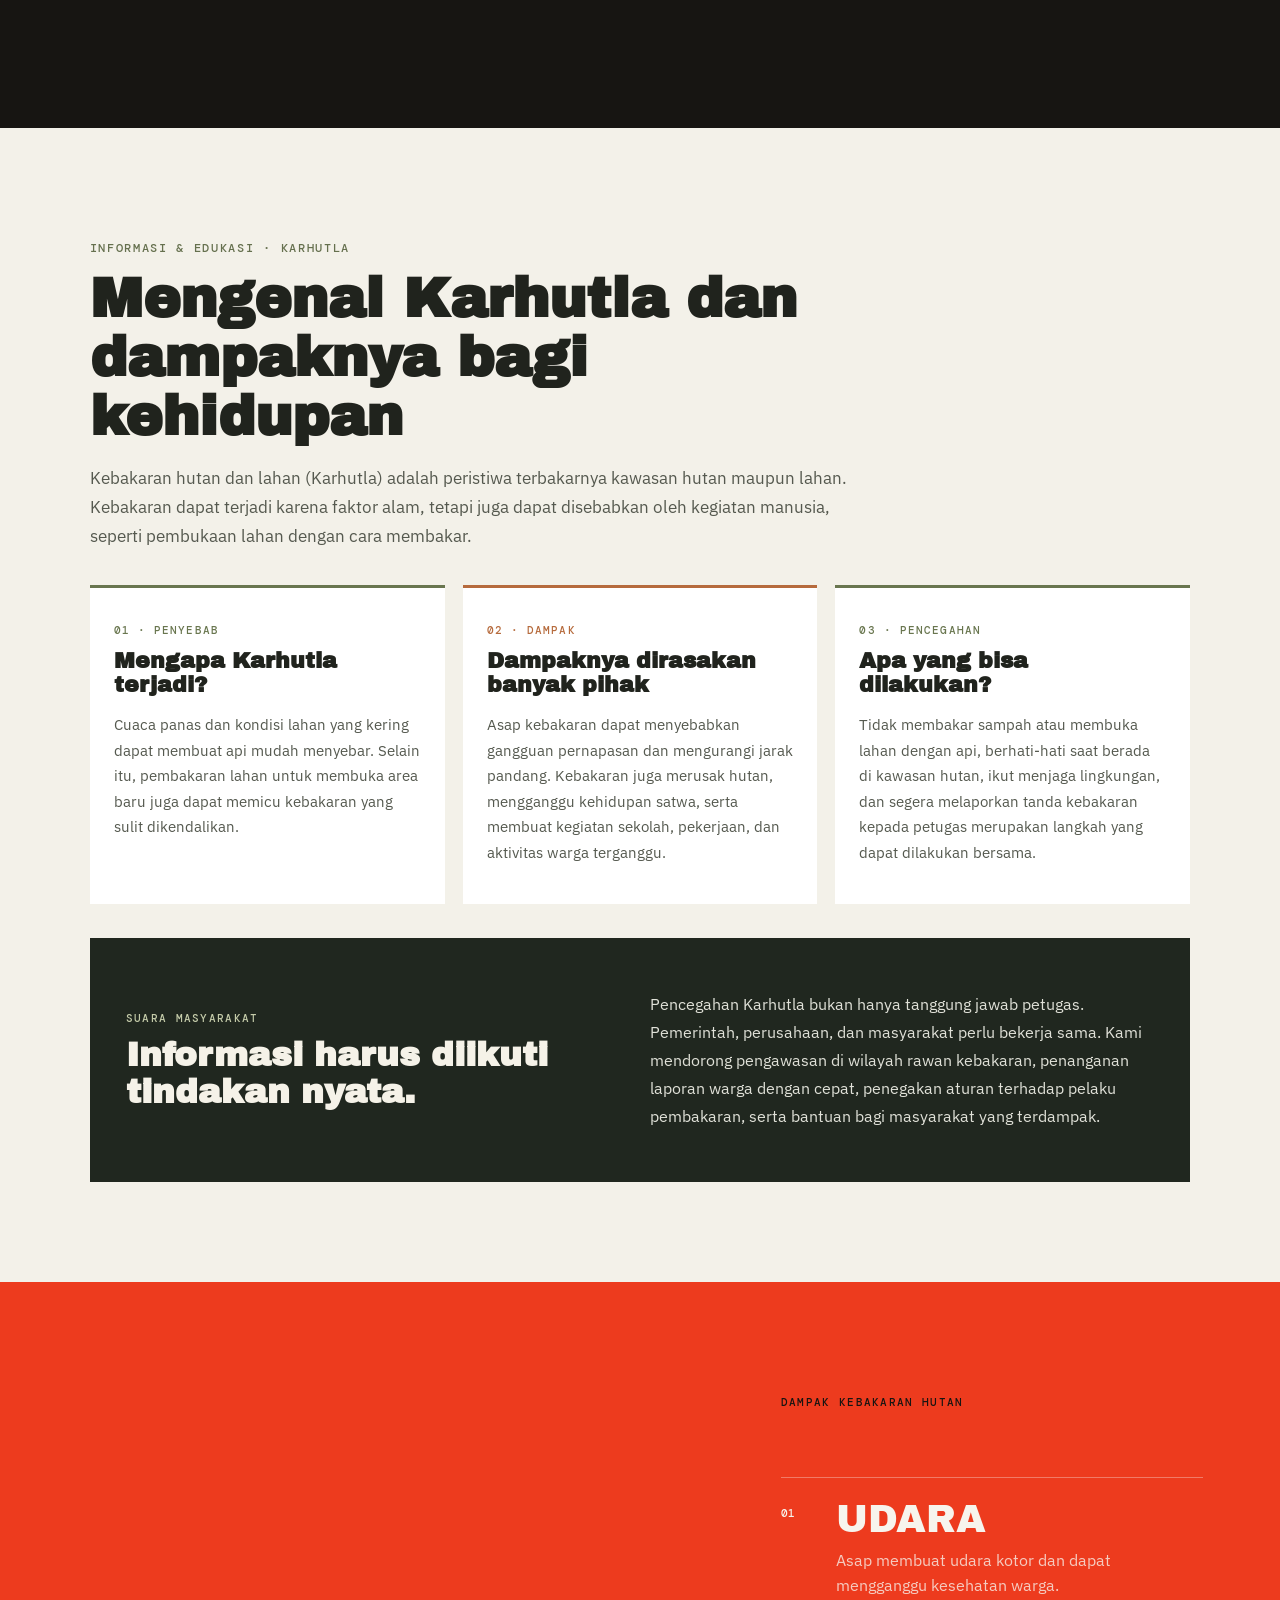
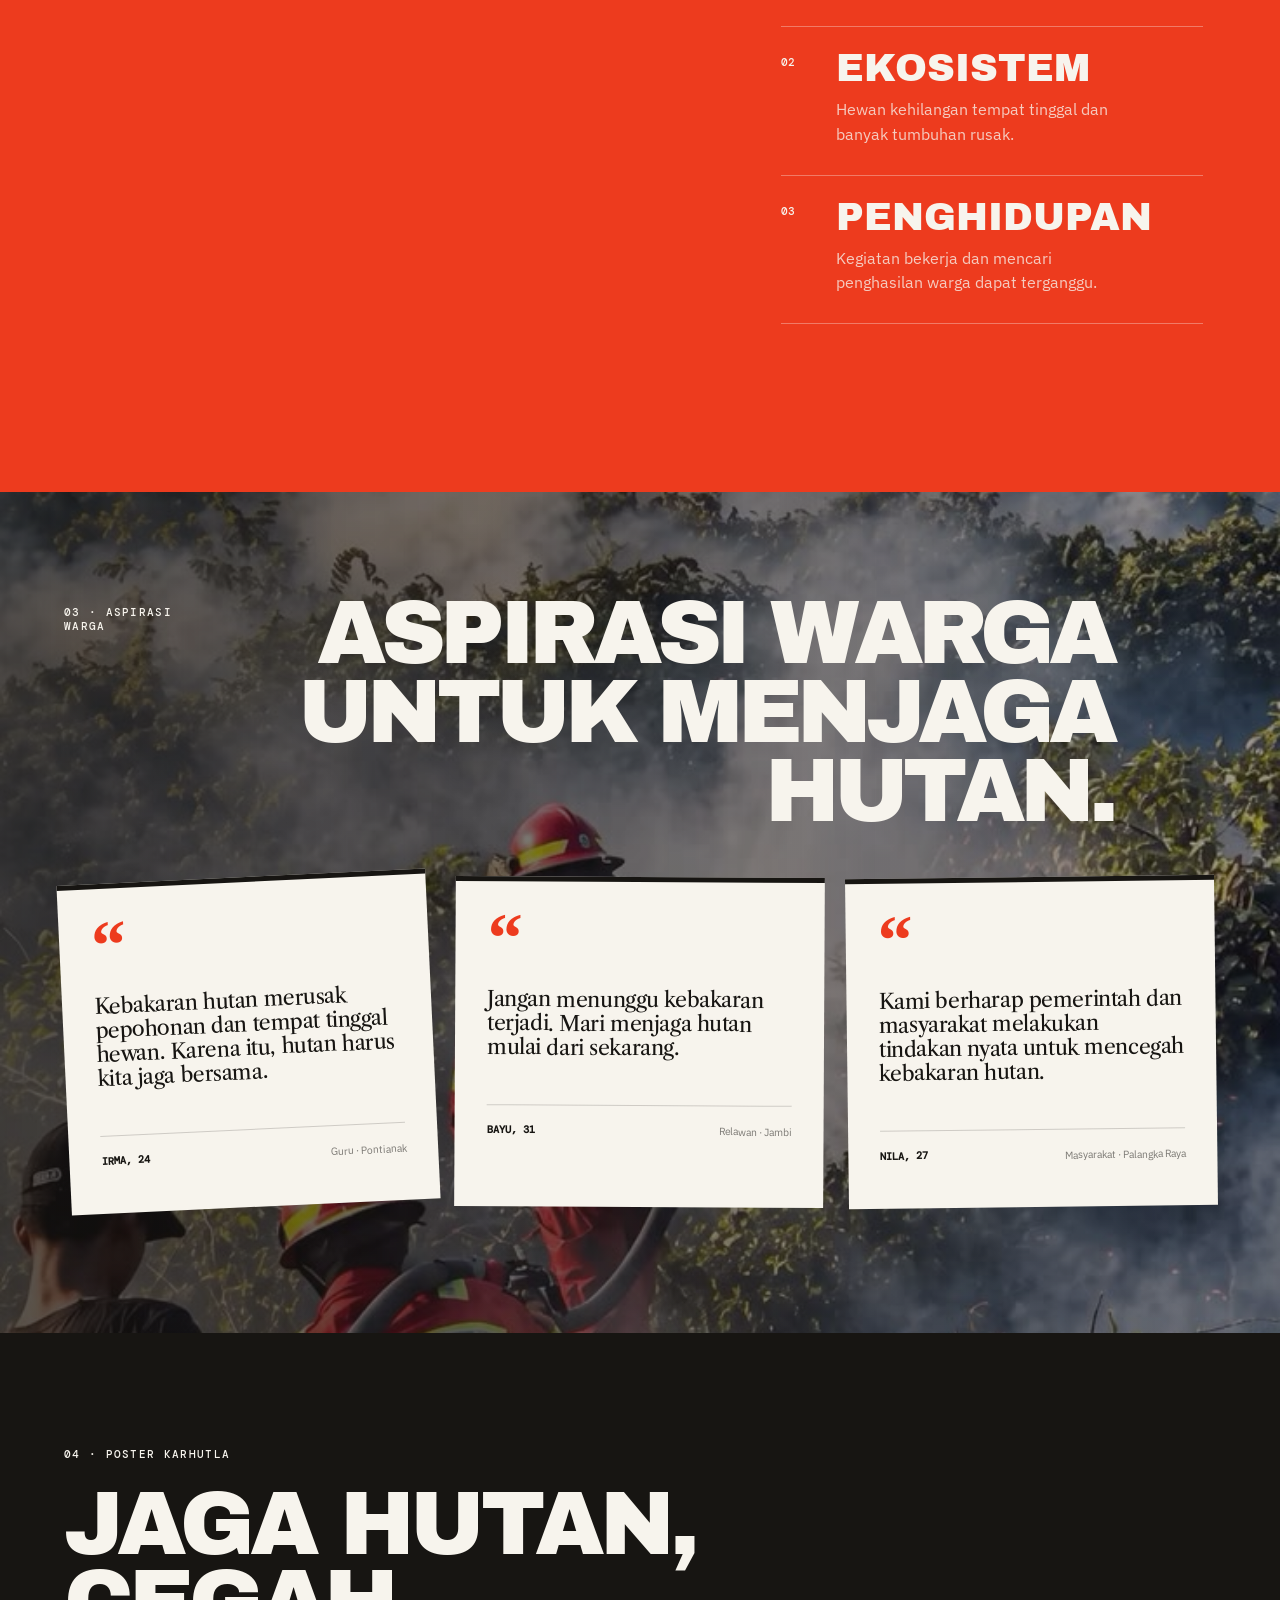
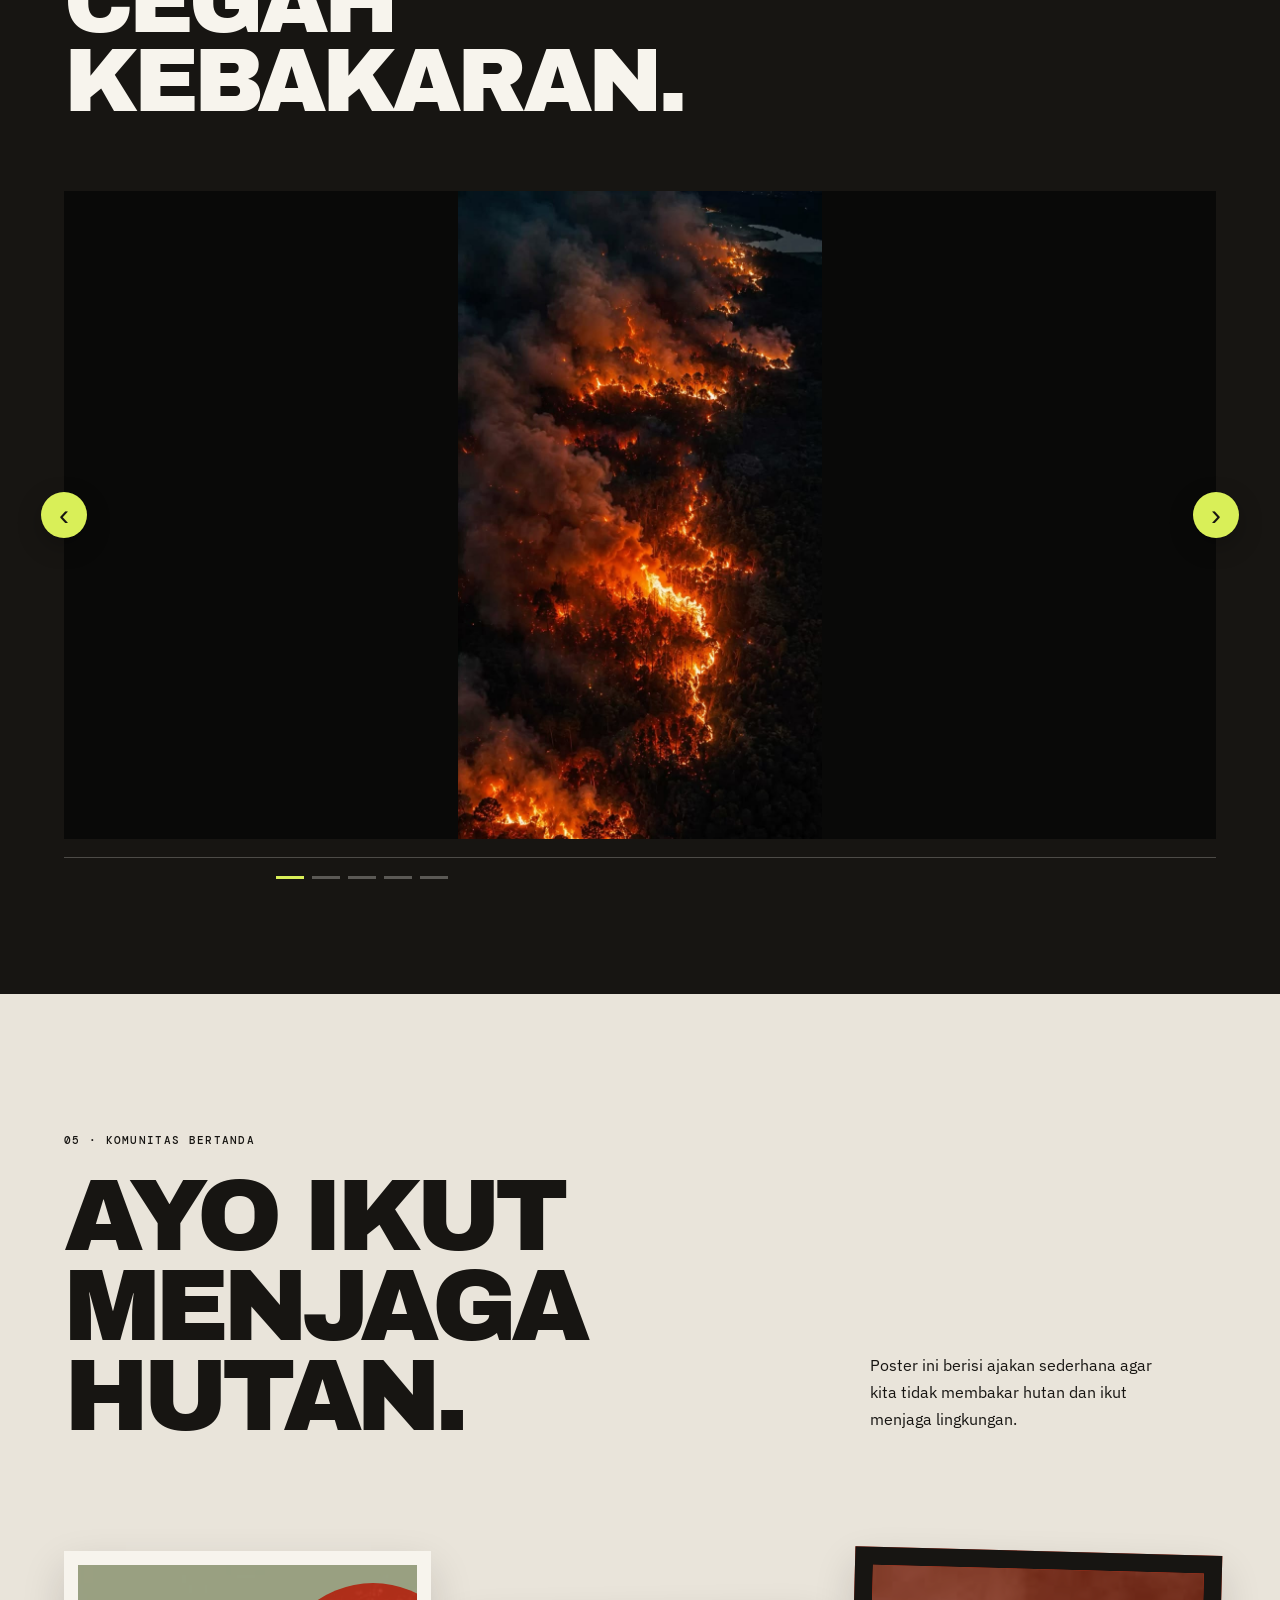
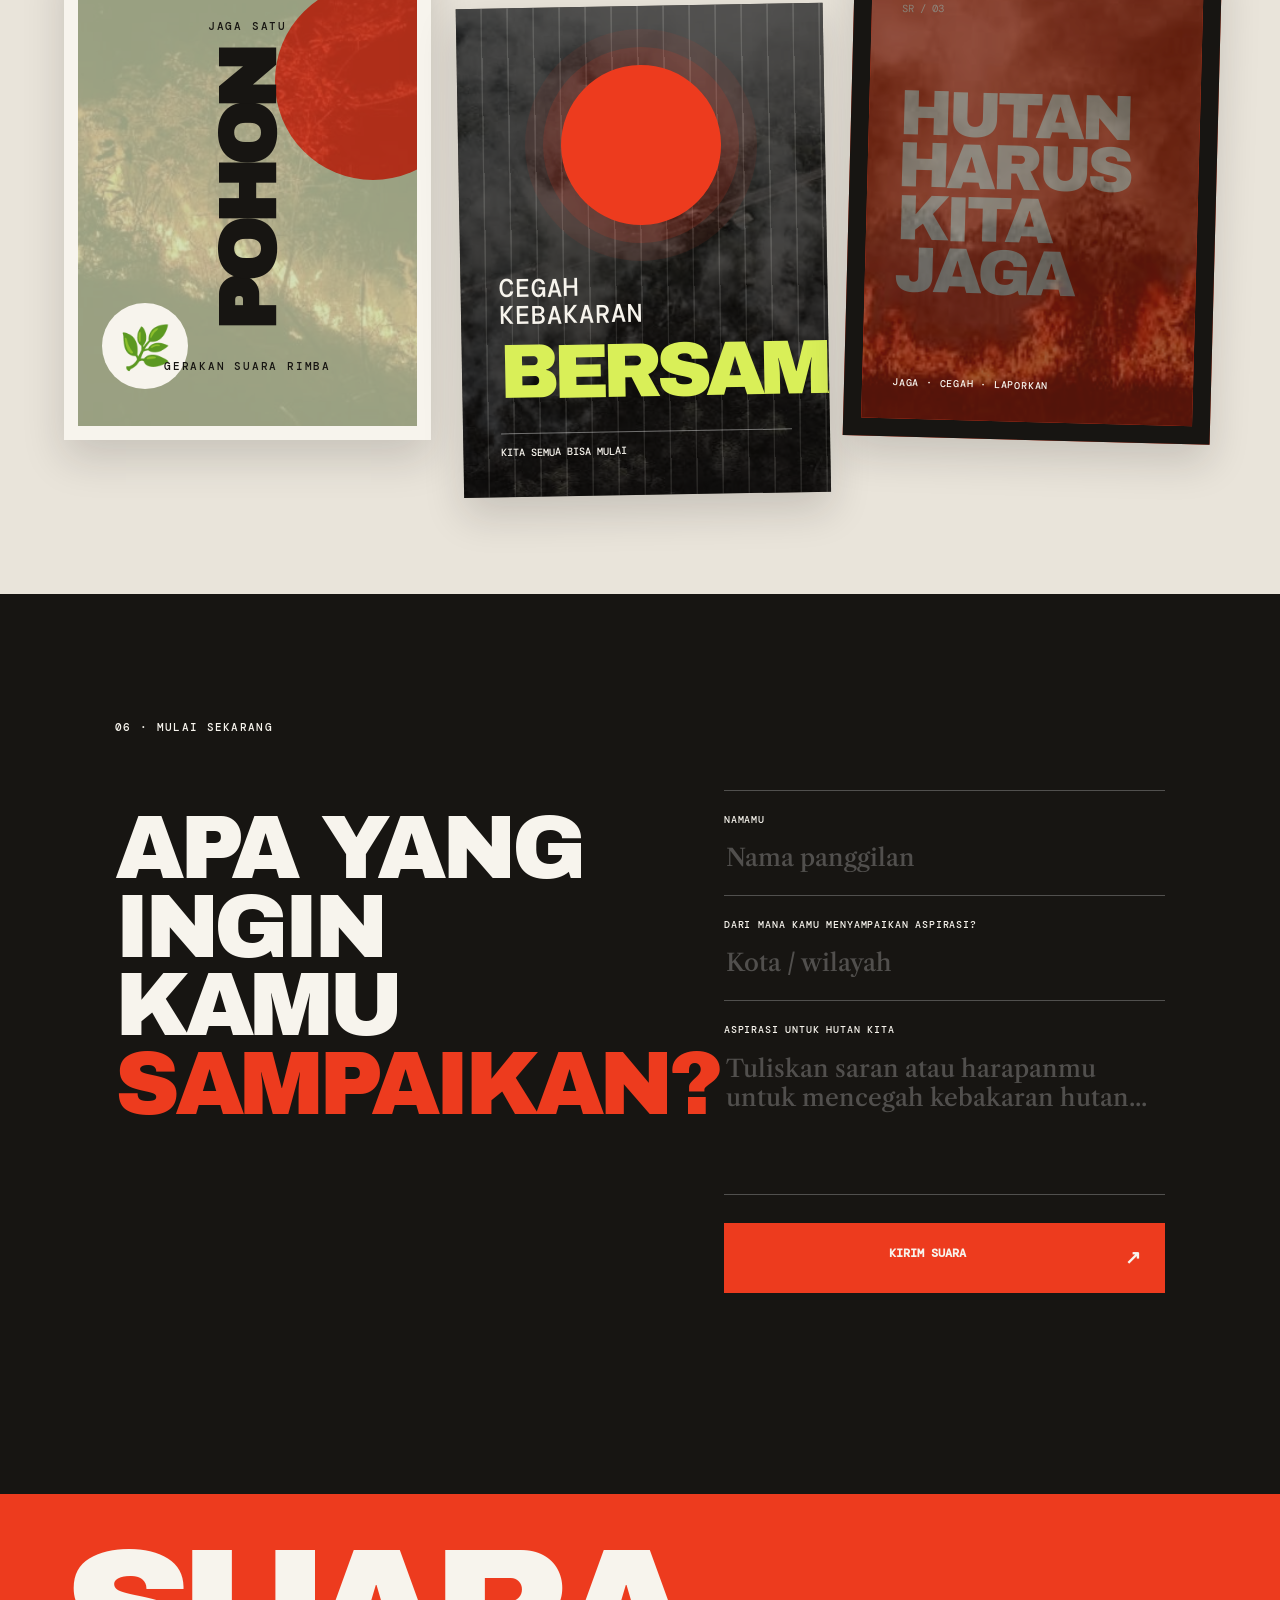
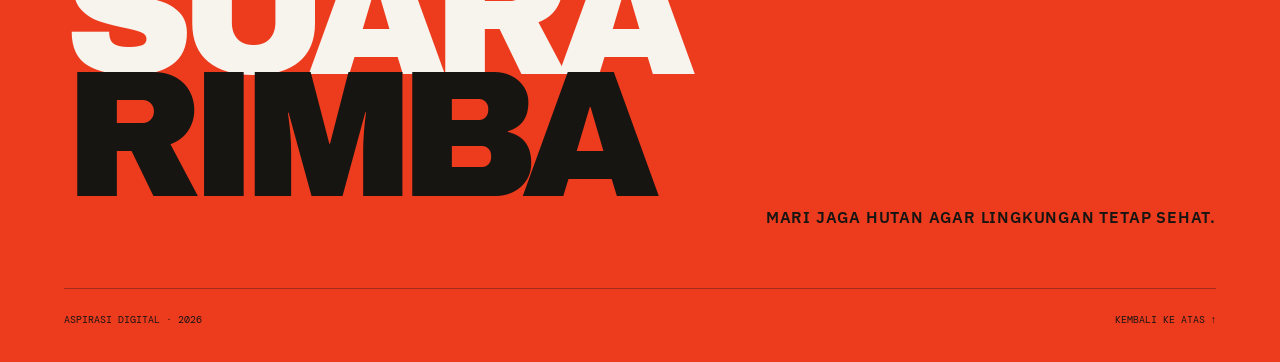
==== commit 0ddd9313: "update" ====
--- a/index.html
+++ b/index.html
@@ -43,7 +43,7 @@
       </div>
 
       <div class="hero-media reveal-media">
-        <img src="https://images.unsplash.com/photo-1542273917363-3b1817f69a2d?auto=format&fit=crop&w=1400&q=85" alt="Hutan hijau yang lebat">
+        <img src="https://images.unsplash.com/photo-1542273917363-3b1817f69a2d?auto=format&fit=crop&w=2400&q=90" alt="Hutan hijau yang lebat">
         <div class="photo-label"><span>01</span> SAKSI ALAM</div>
       </div>
 
@@ -105,7 +105,7 @@
 
     <section class="proof" aria-label="Dampak karhutla">
       <div class="proof-image">
-        <img src="https://images.unsplash.com/photo-1523712999610-f77fbcfc3843?auto=format&fit=crop&w=1400&q=85" alt="Pepohonan tertutup kabut">
+        <img src="https://images.unsplash.com/photo-1523712999610-f77fbcfc3843?auto=format&fit=crop&w=2400&q=90" alt="Pepohonan tertutup kabut">
       </div>
       <div class="proof-panel">
         <p class="chapter-label">DAMPAK KEBAKARAN HUTAN</p>
--- a/styles.css
+++ b/styles.css
@@ -113,8 +113,8 @@
 .voice-section {
   min-height: auto;
   background:
-    linear-gradient(90deg, rgba(23,21,18,.88), rgba(23,21,18,.52)),
-    url("assets/aspirasi-background.jpg") center 55% / cover no-repeat;
+    linear-gradient(90deg, rgba(23,21,18,.72), rgba(23,21,18,.38)),
+    url("assets/source-4.jpg") center 55% / cover no-repeat;
   padding: 8vw 5vw;
   position: relative;
   overflow: hidden;
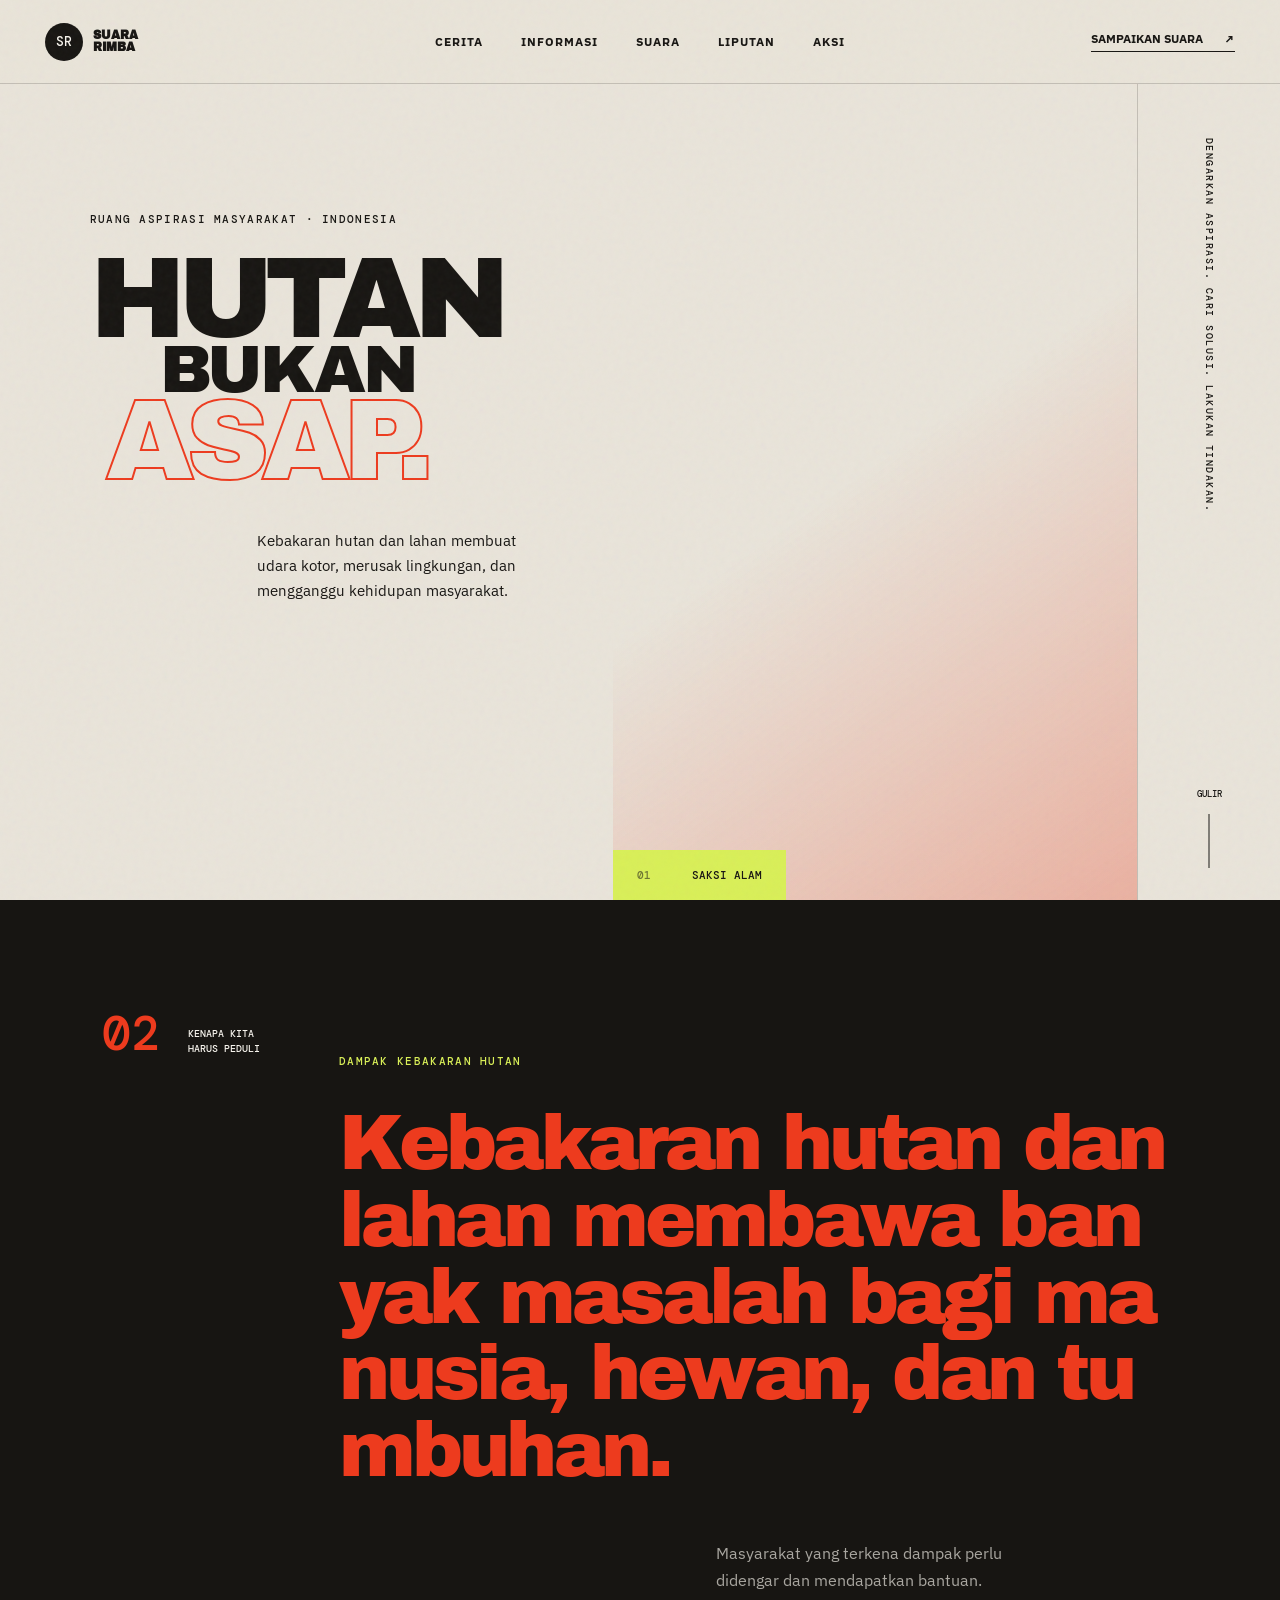
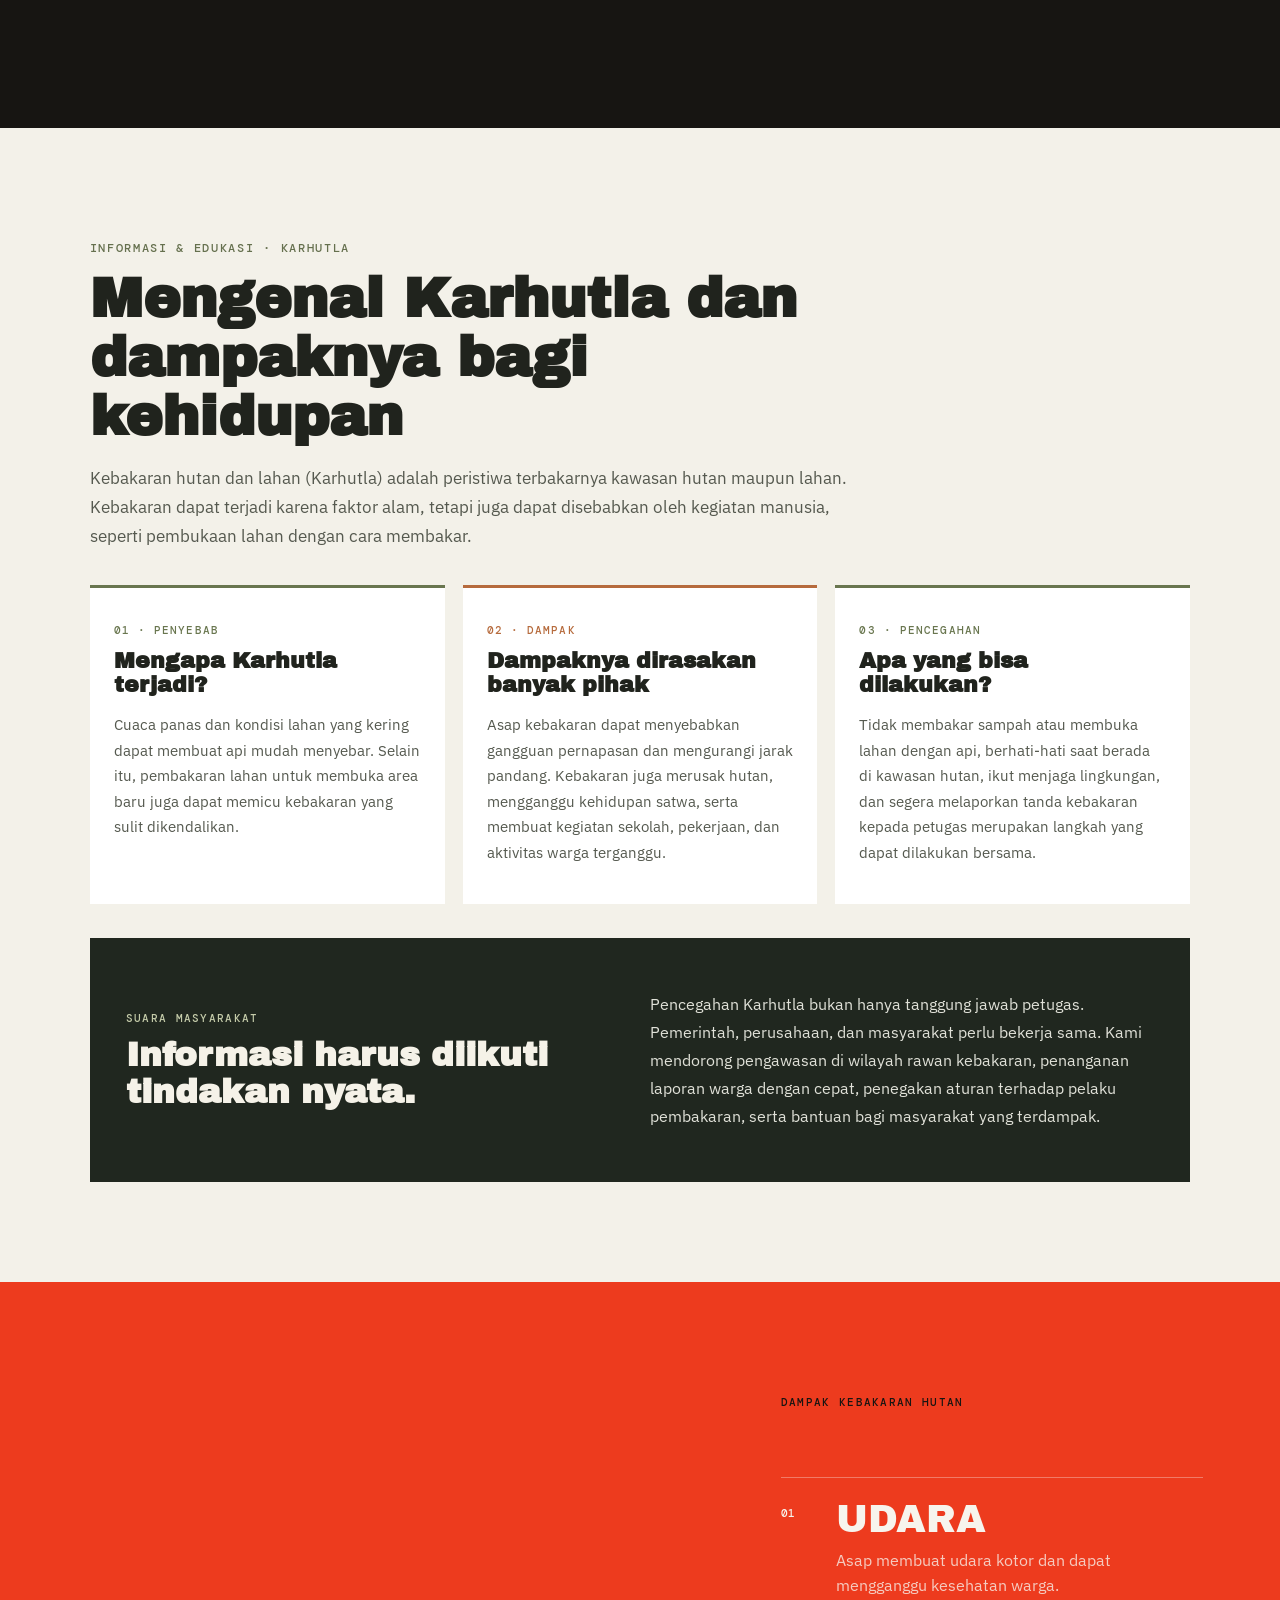
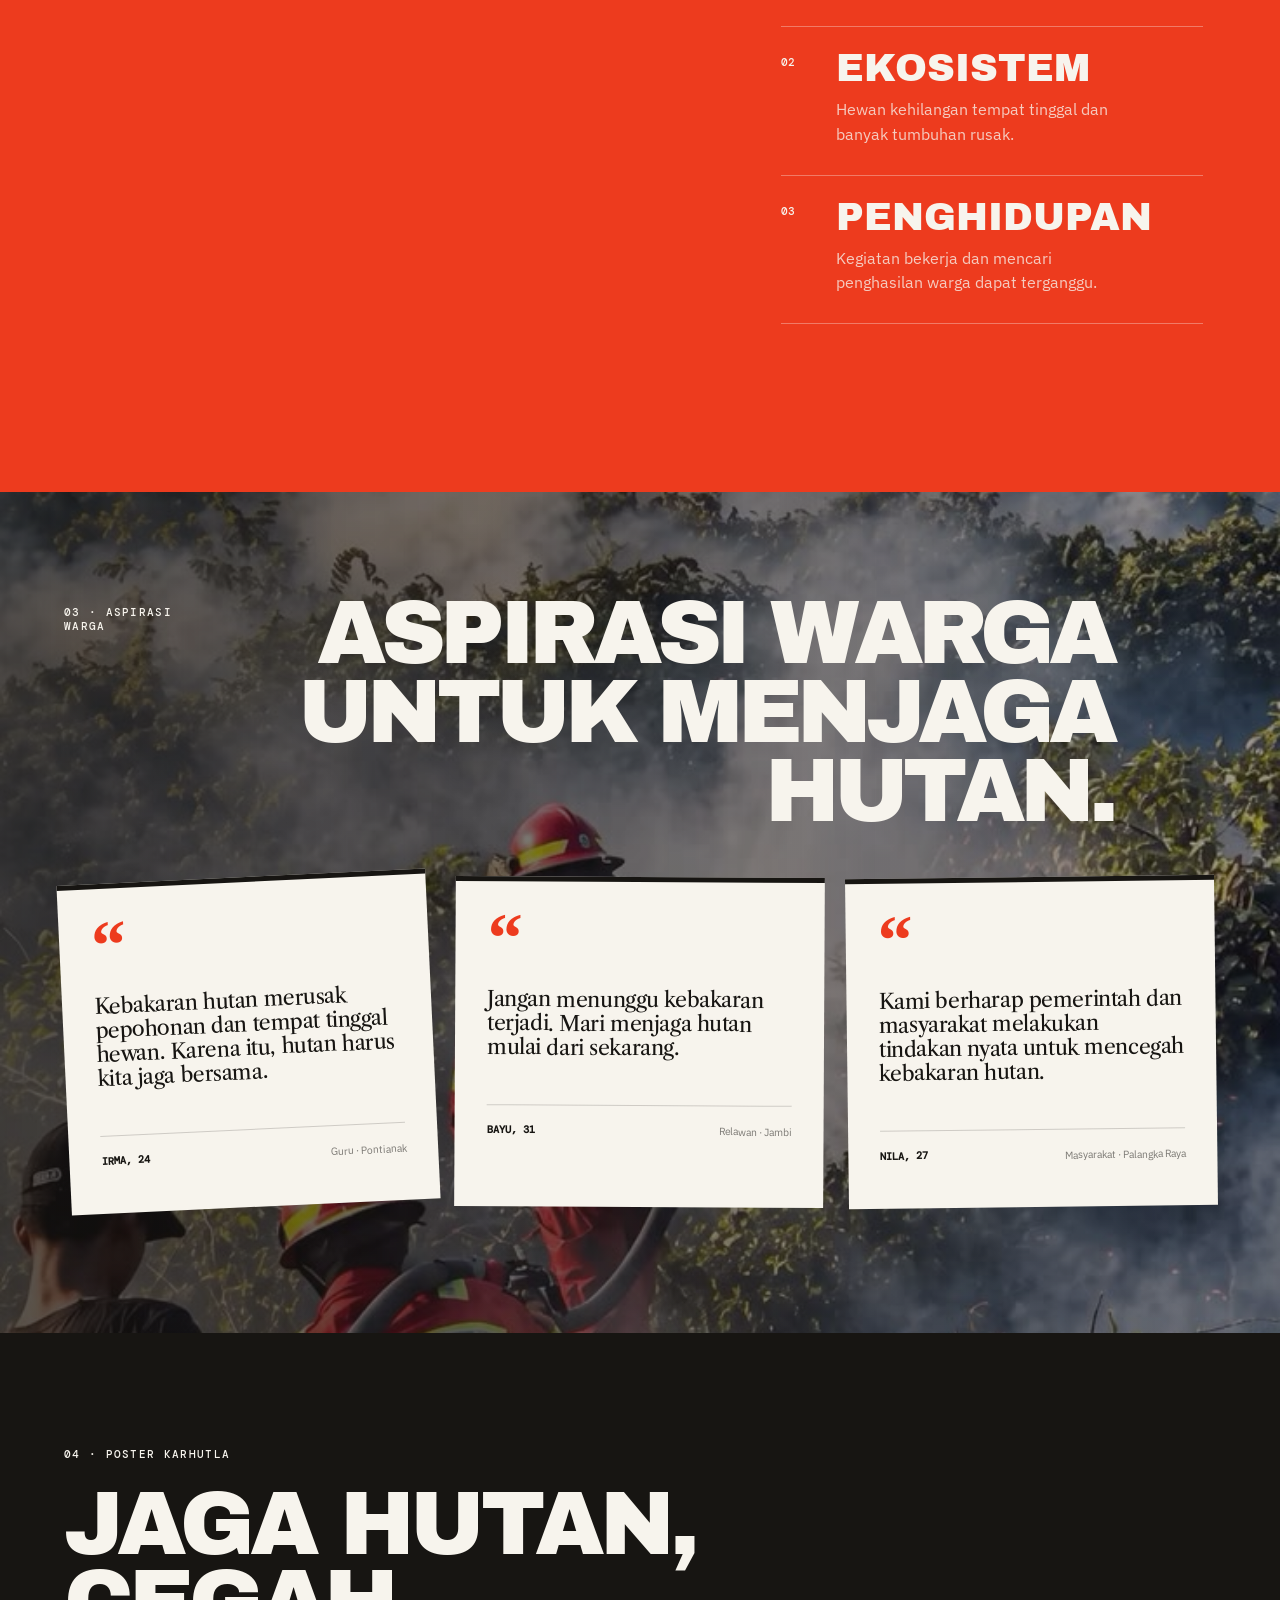
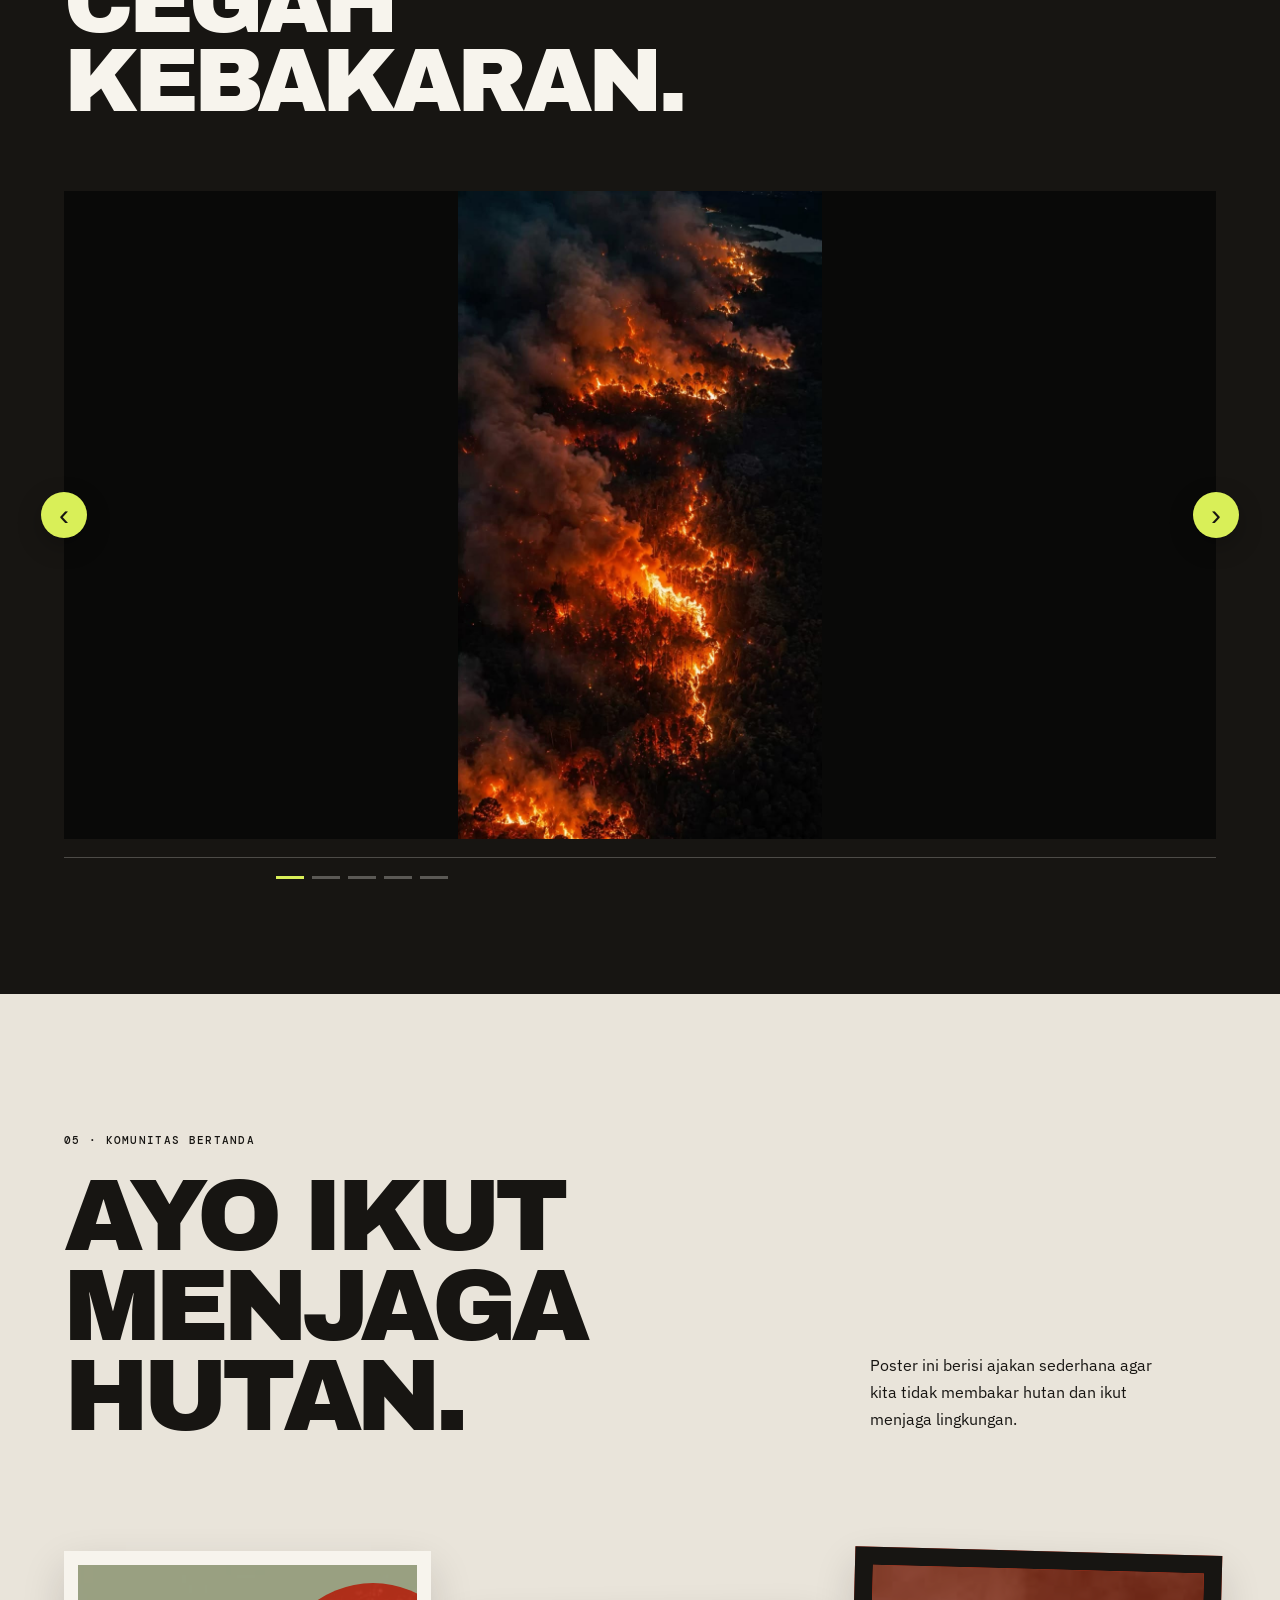
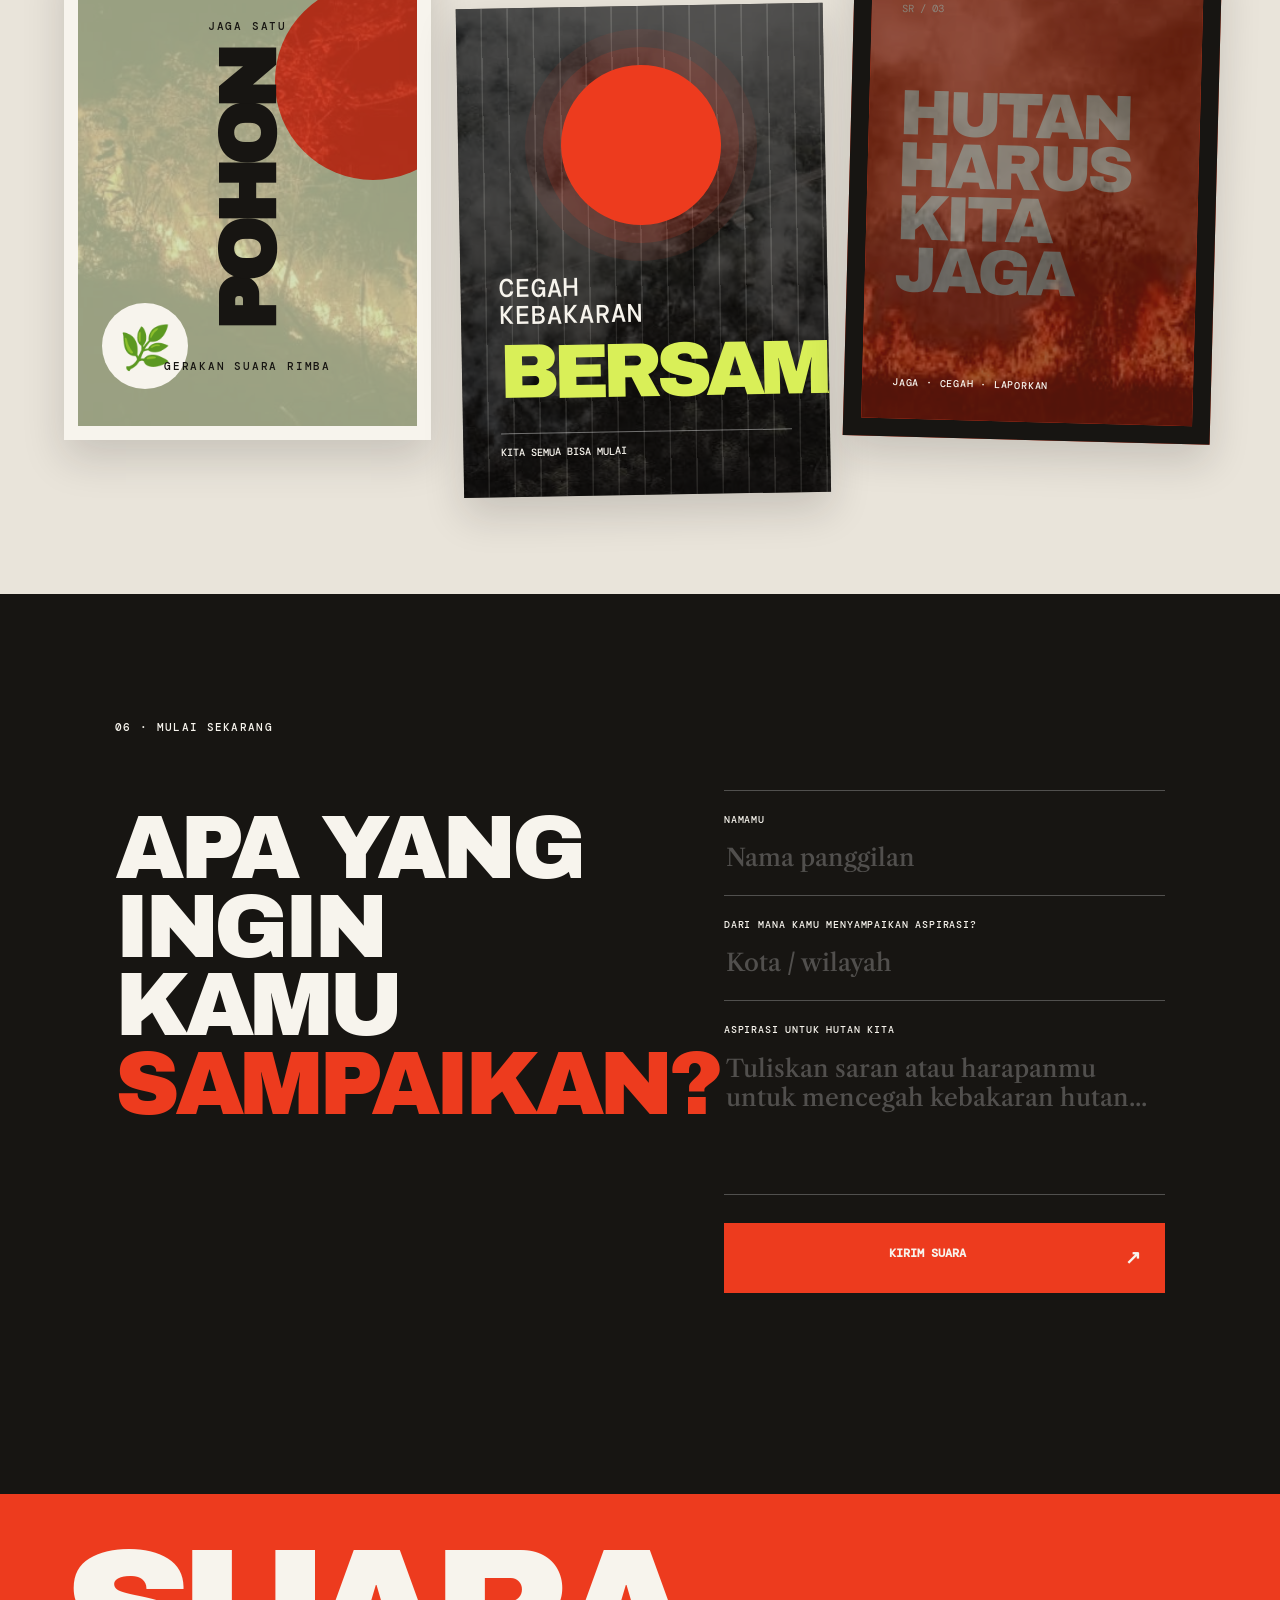
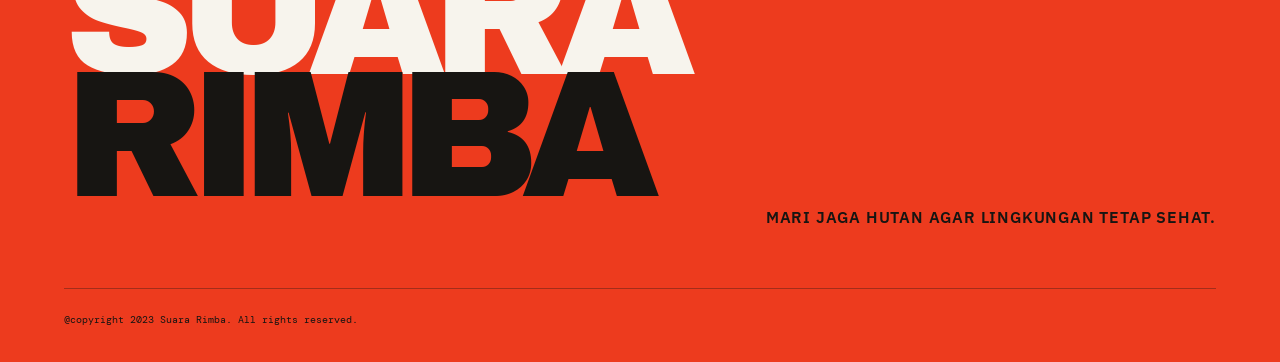
==== commit 08a6b726: "update" ====
--- a/index.html
+++ b/index.html
@@ -249,8 +249,7 @@
     <div class="footer-brand">SUARA<br><span>RIMBA</span></div>
     <p>Mari jaga hutan agar lingkungan tetap sehat.</p>
     <div class="footer-meta">
-      <span>ASPIRASI DIGITAL · 2026</span>
-      <a href="#beranda">KEMBALI KE ATAS ↑</a>
+      <span>@copyright 2023 Suara Rimba. All rights reserved.</span>
     </div>
   </footer>
 
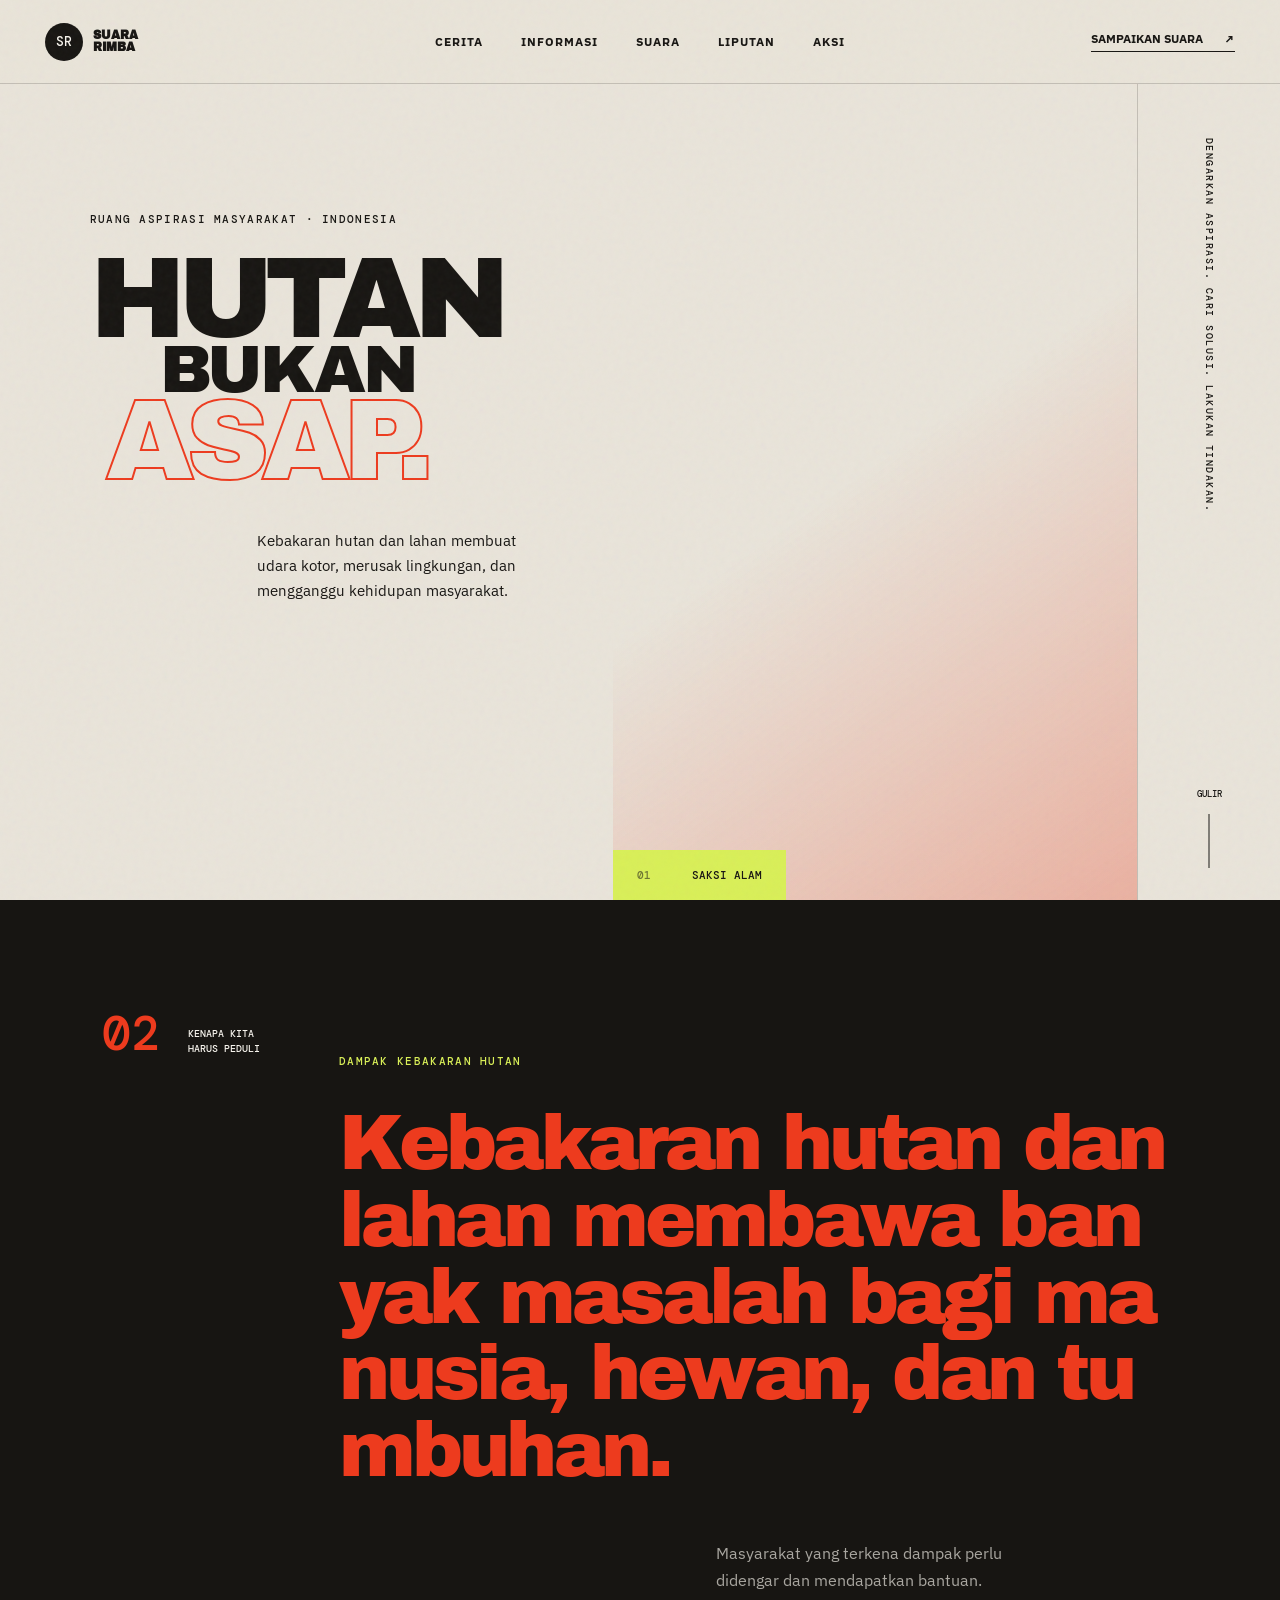
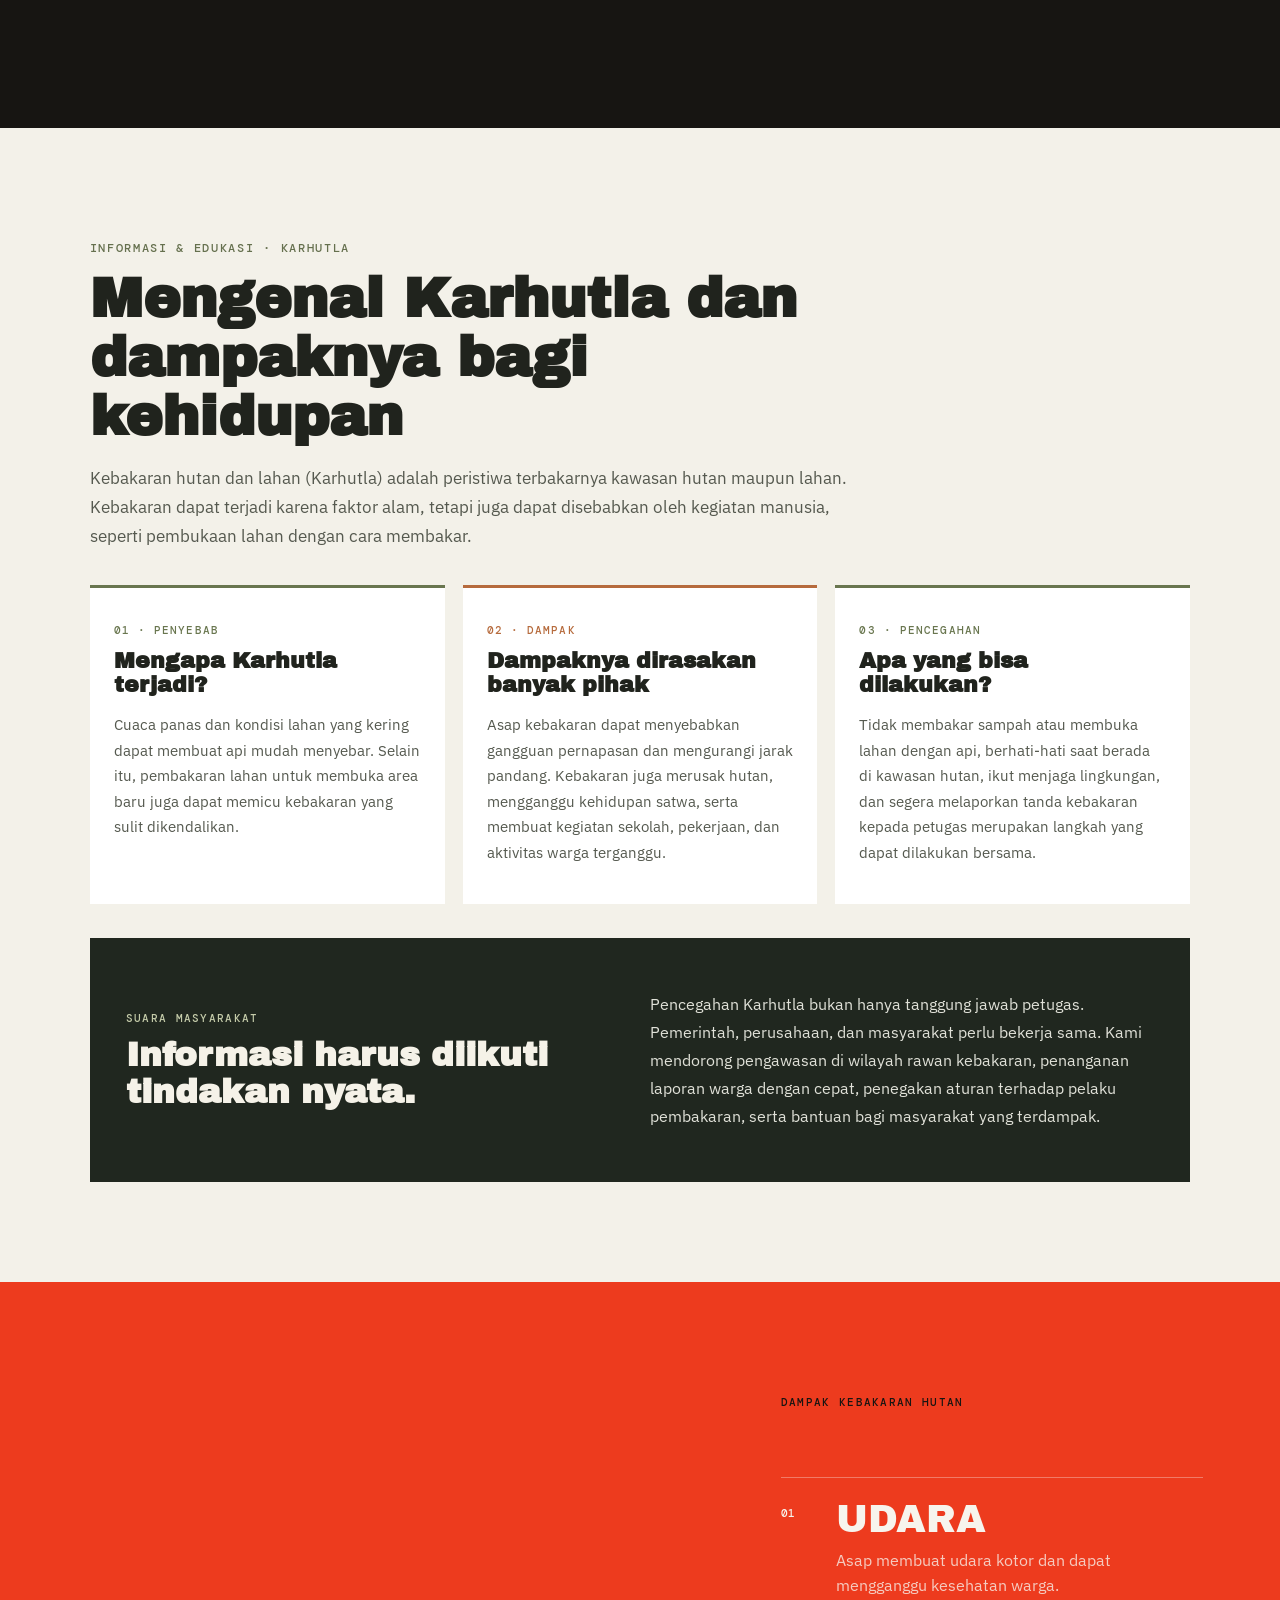
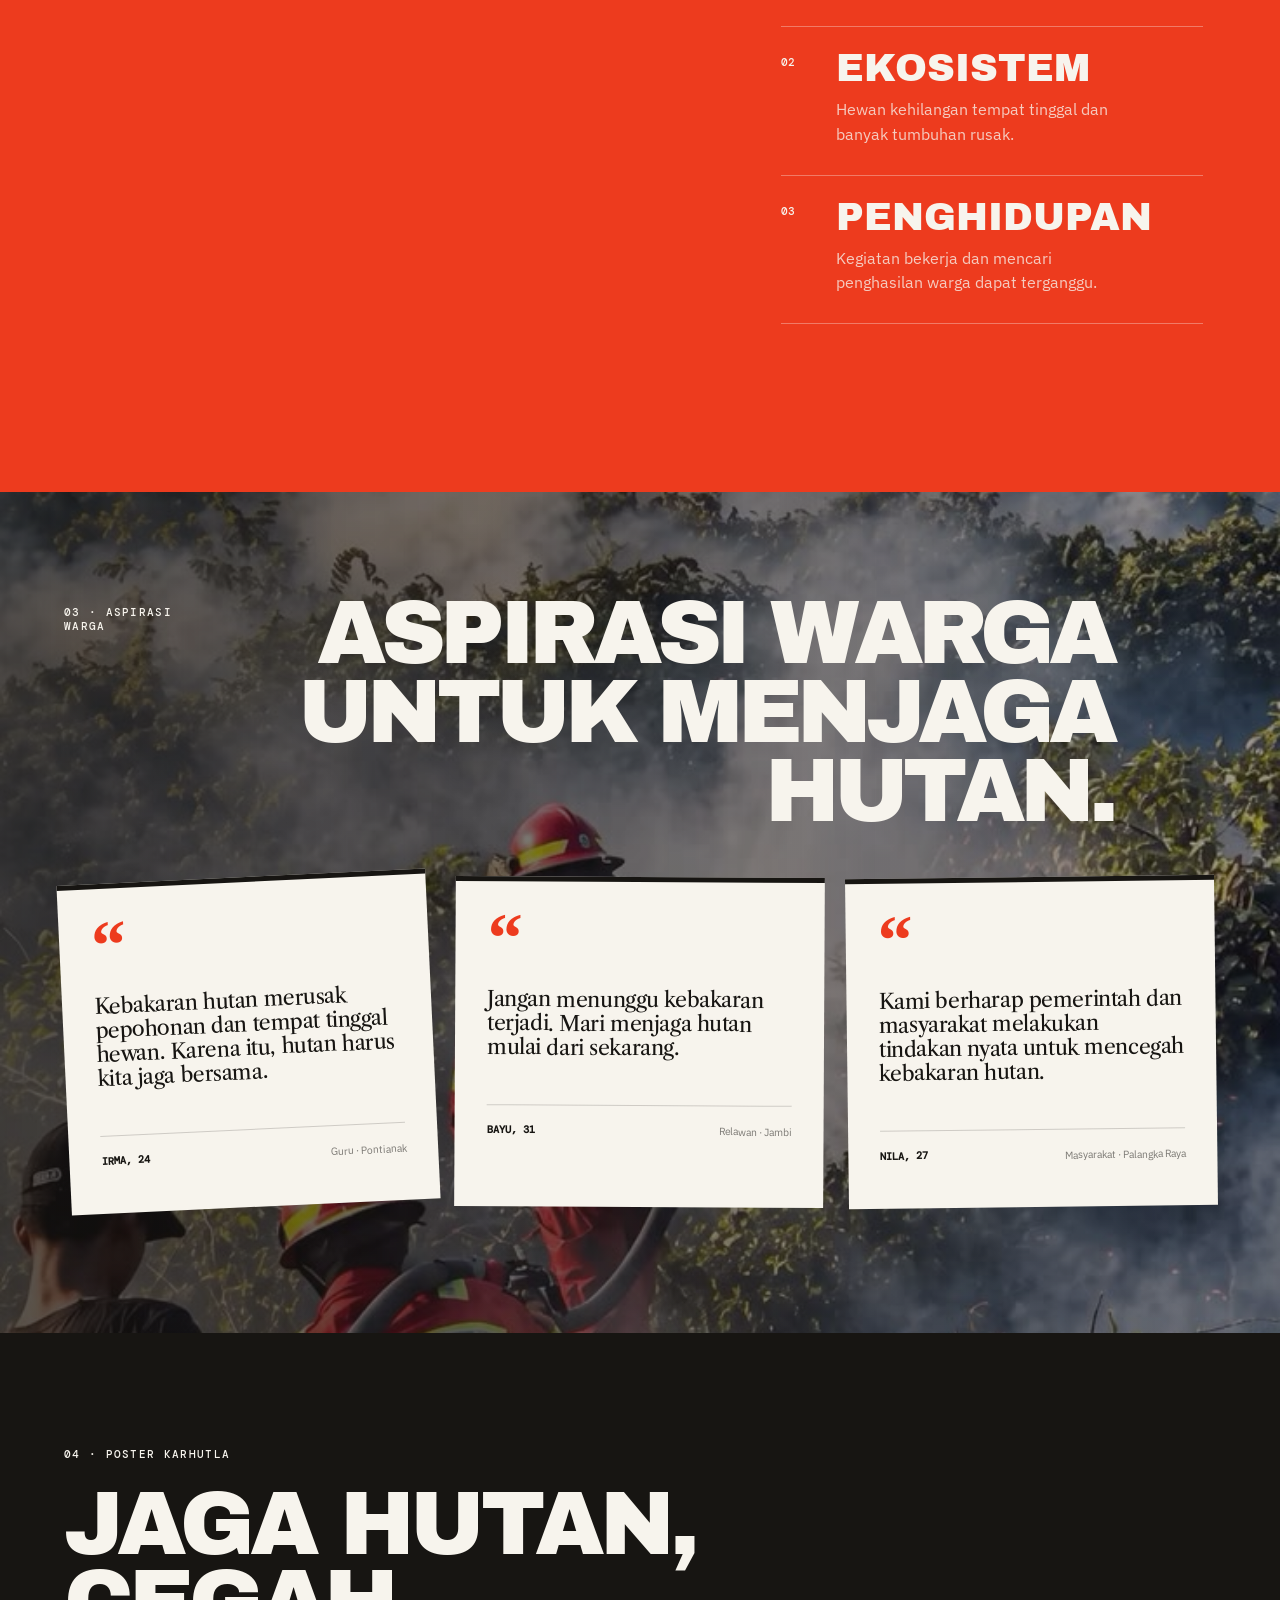
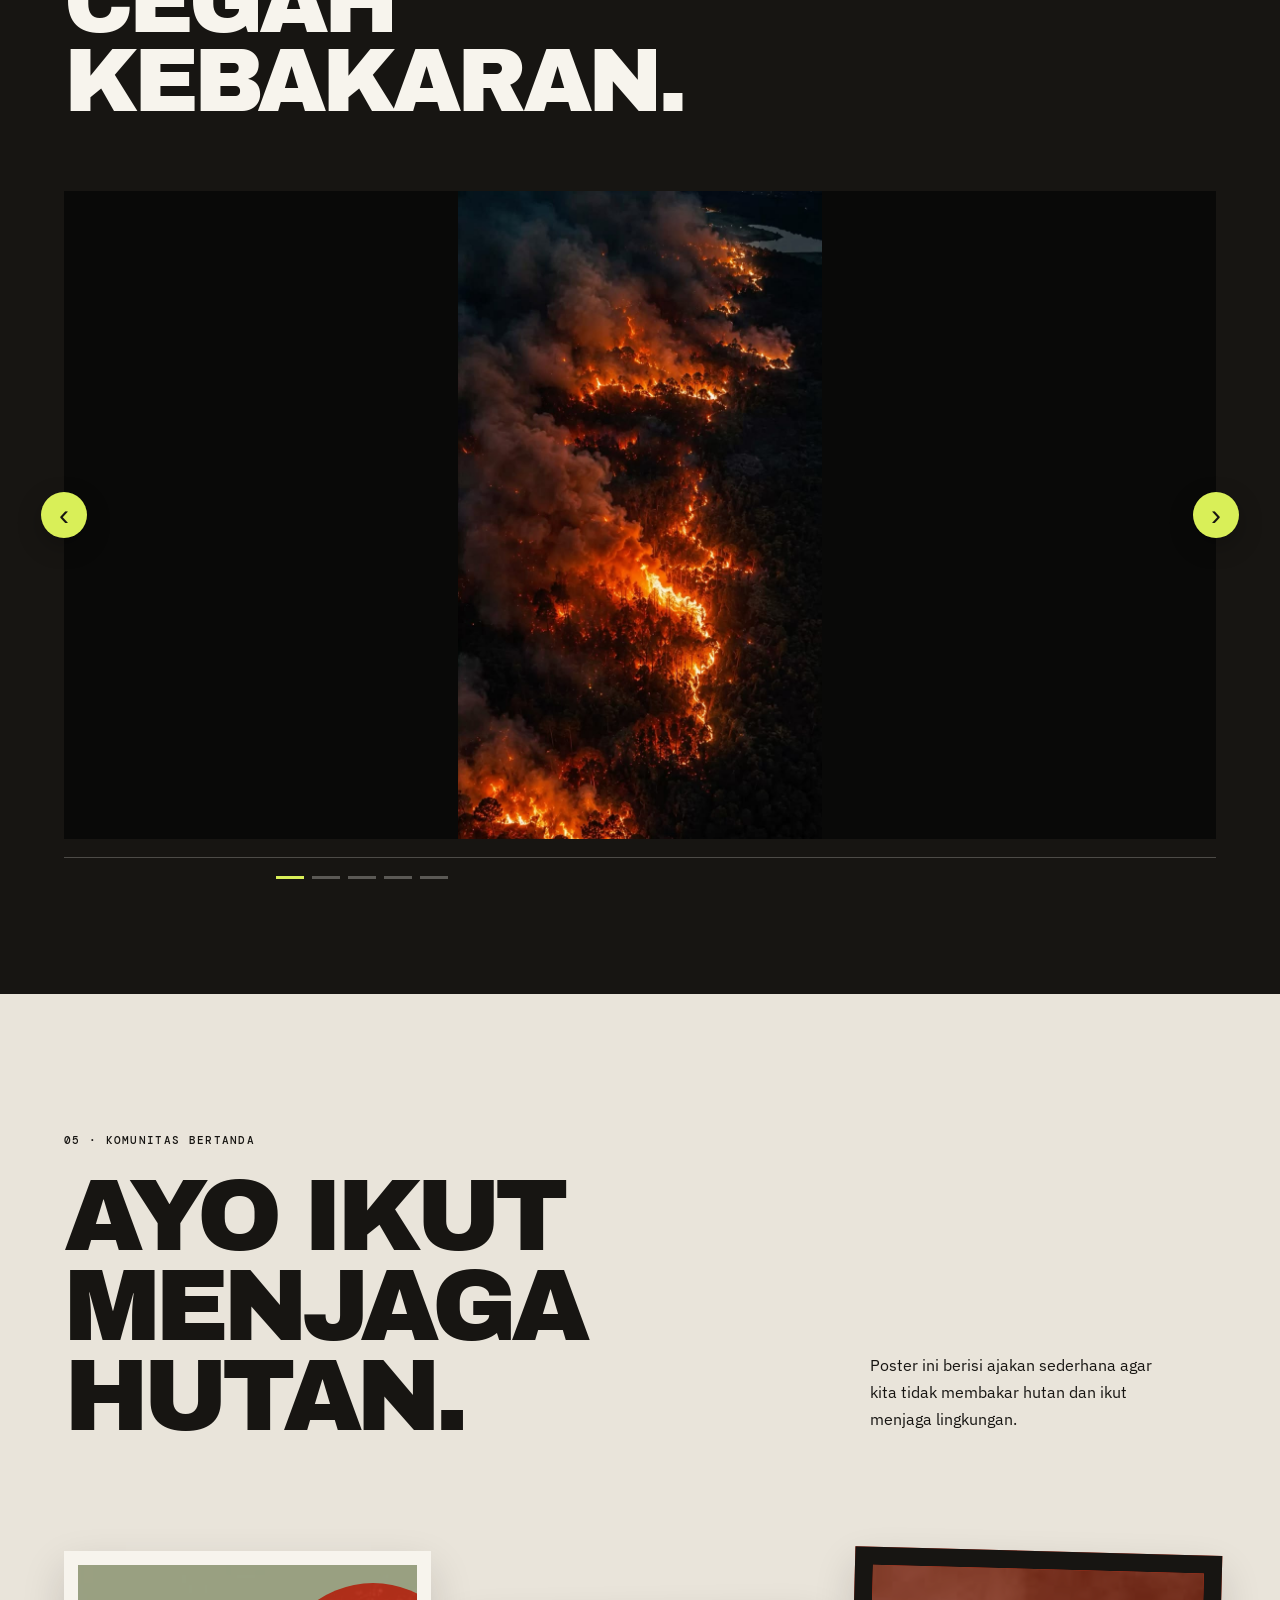
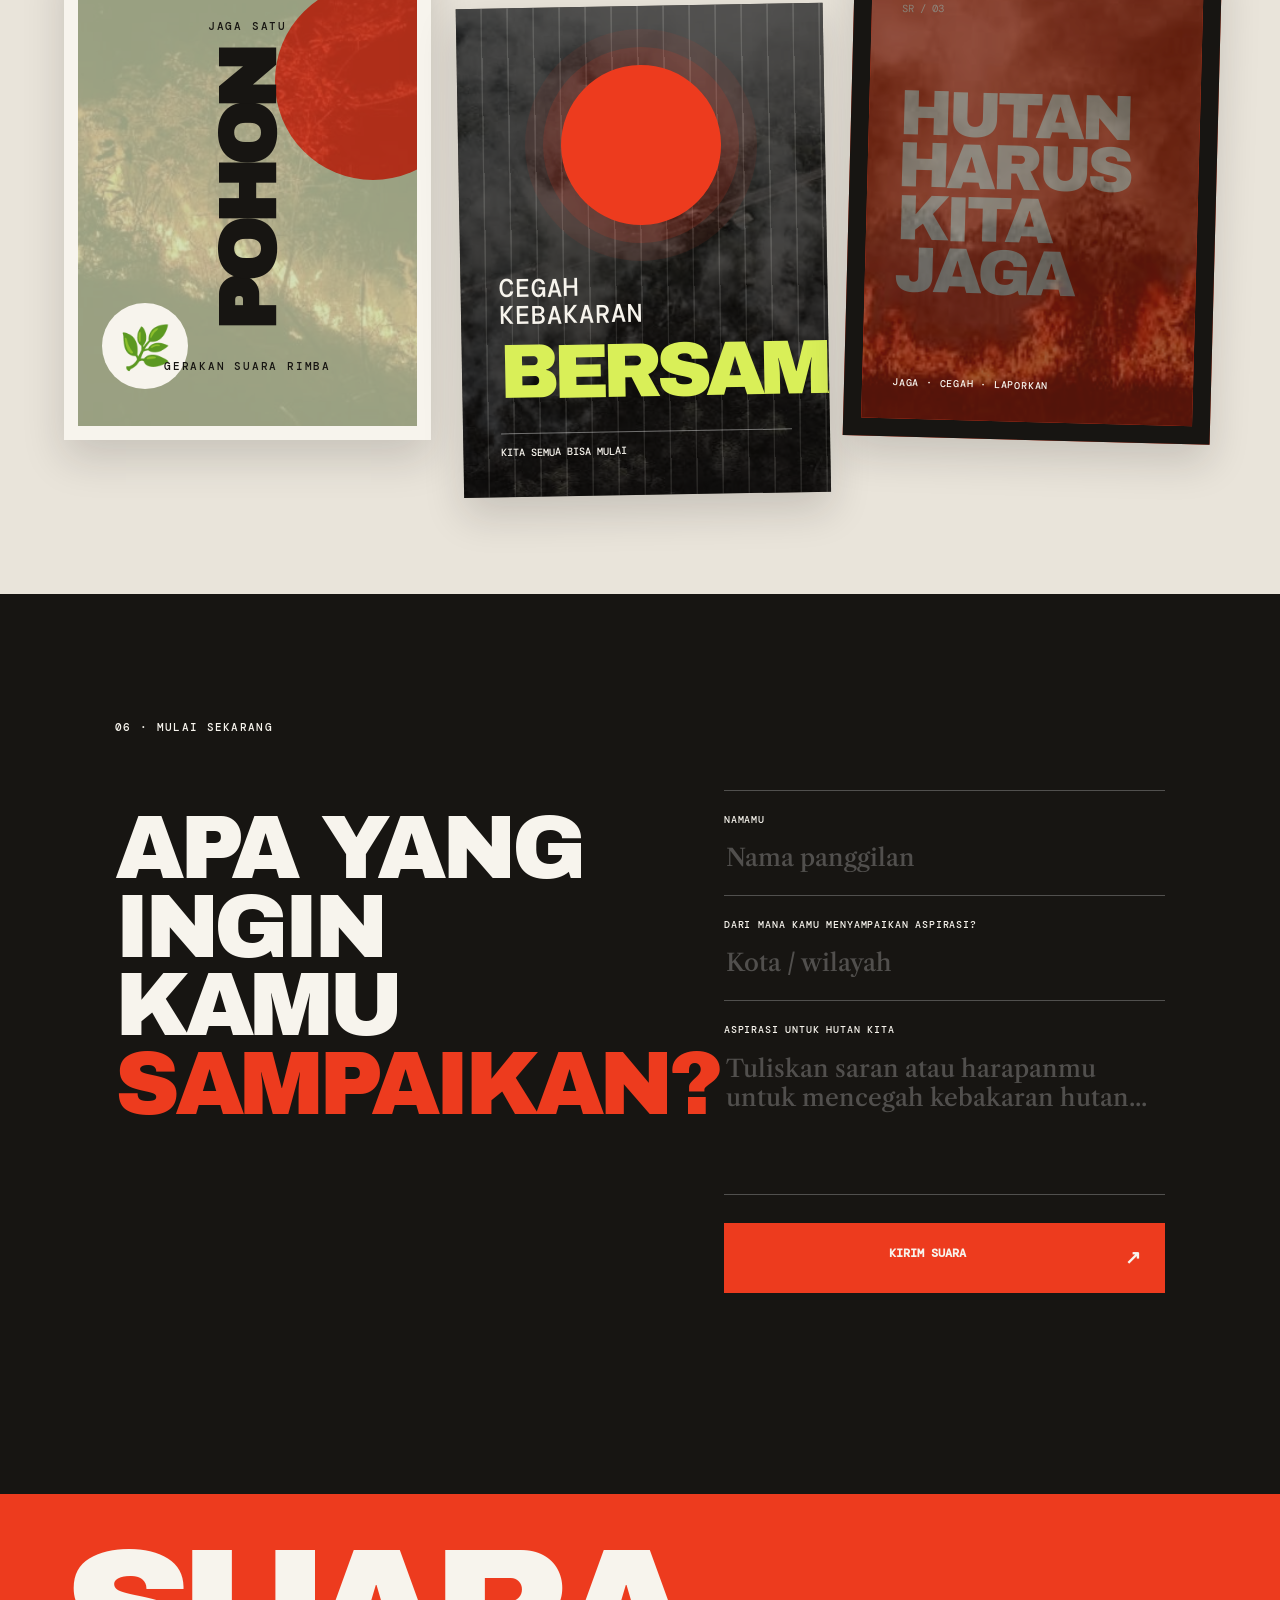
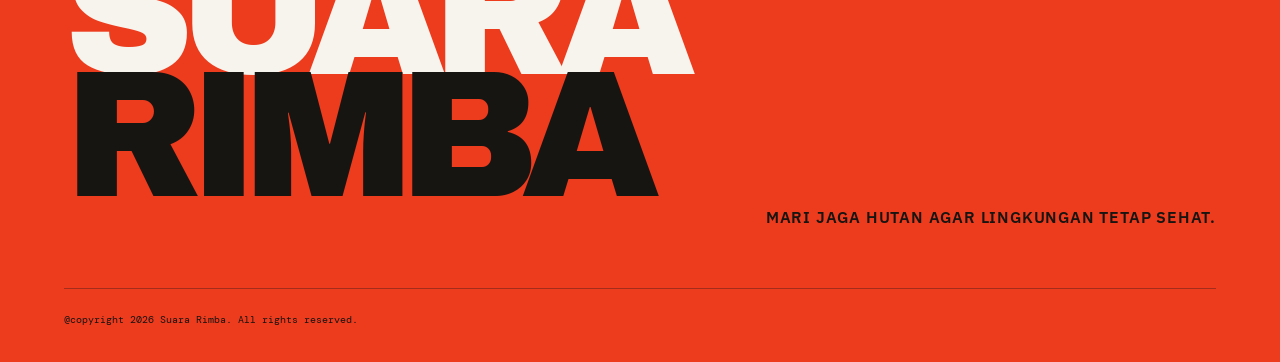
==== commit fbbdf840: "update" ====
--- a/index.html
+++ b/index.html
@@ -248,8 +248,8 @@
   <footer class="footer">
     <div class="footer-brand">SUARA<br><span>RIMBA</span></div>
     <p>Mari jaga hutan agar lingkungan tetap sehat.</p>
-    <div class="footer-meta">
-      <span>@copyright 2023 Suara Rimba. All rights reserved.</span>
+    <div class="footer-meta" align="center">
+      <span>@copyright 2026 Suara Rimba. All rights reserved.</span>
     </div>
   </footer>
 
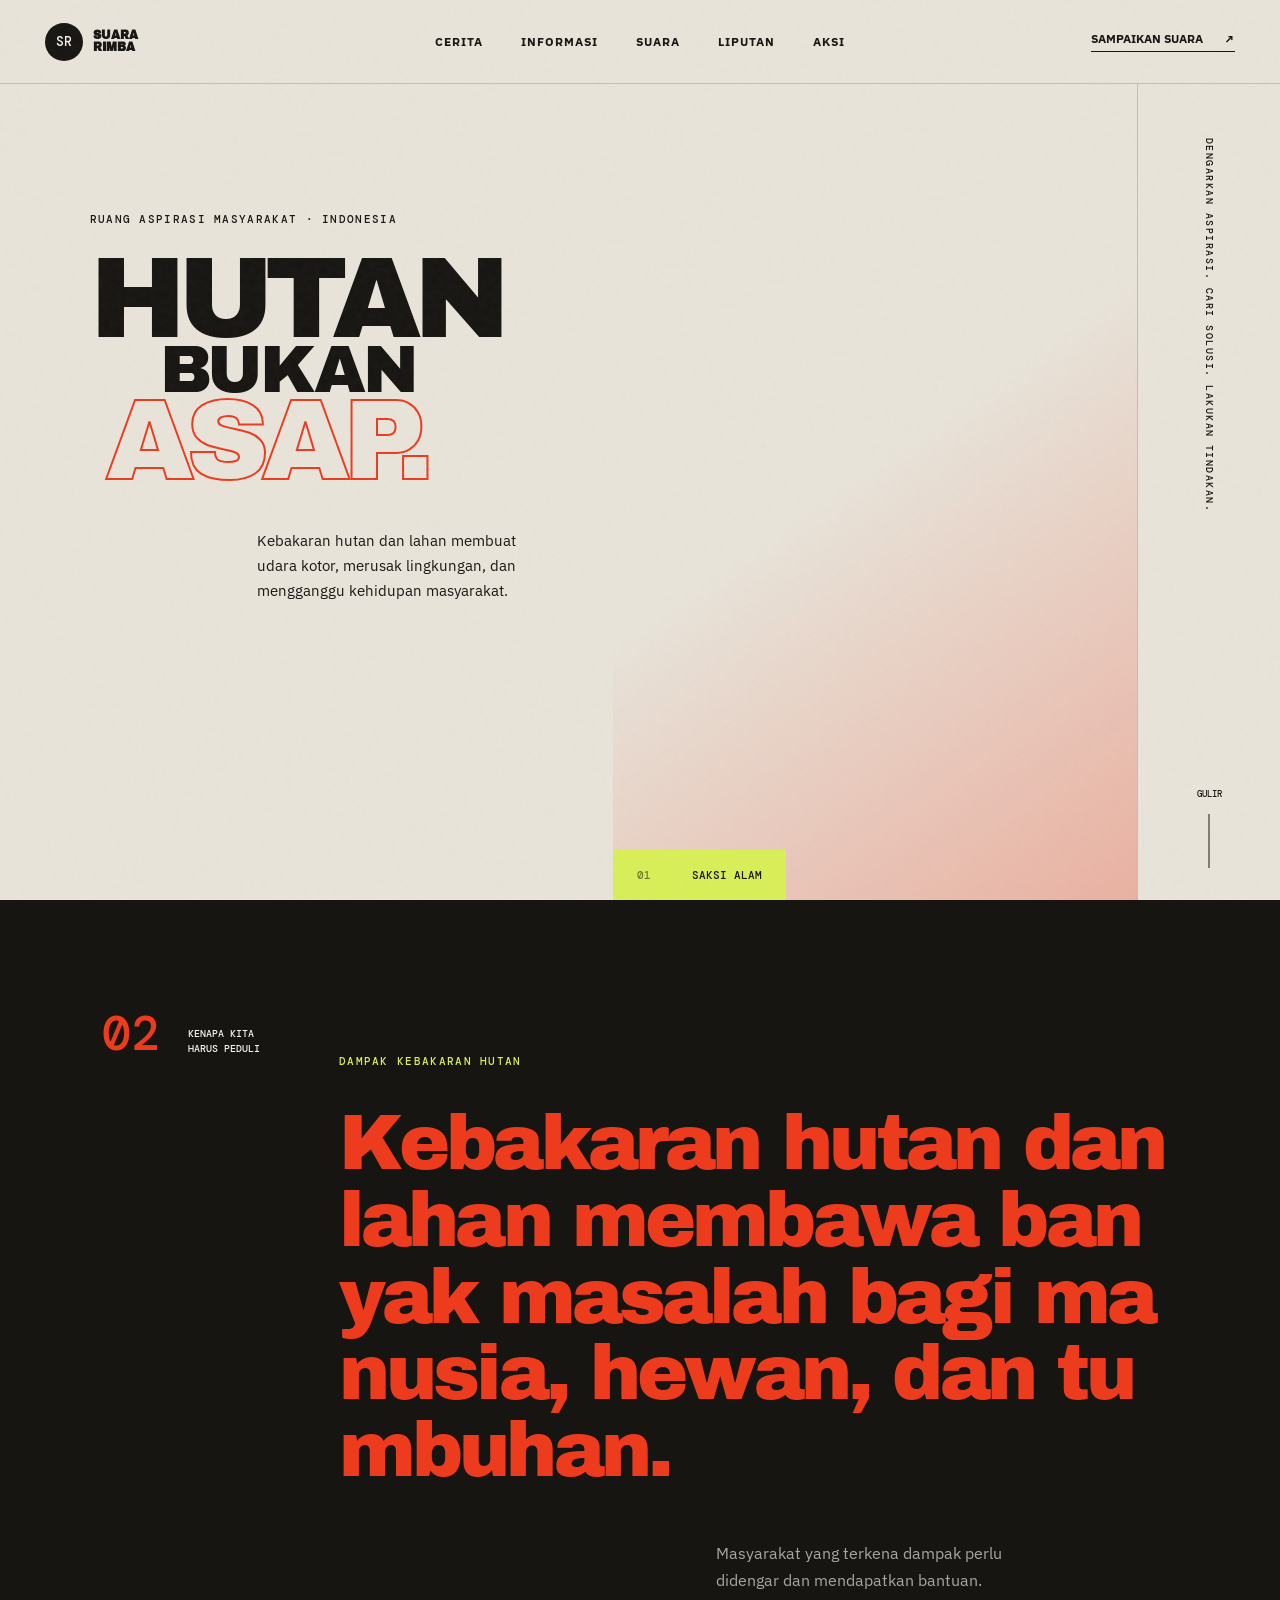
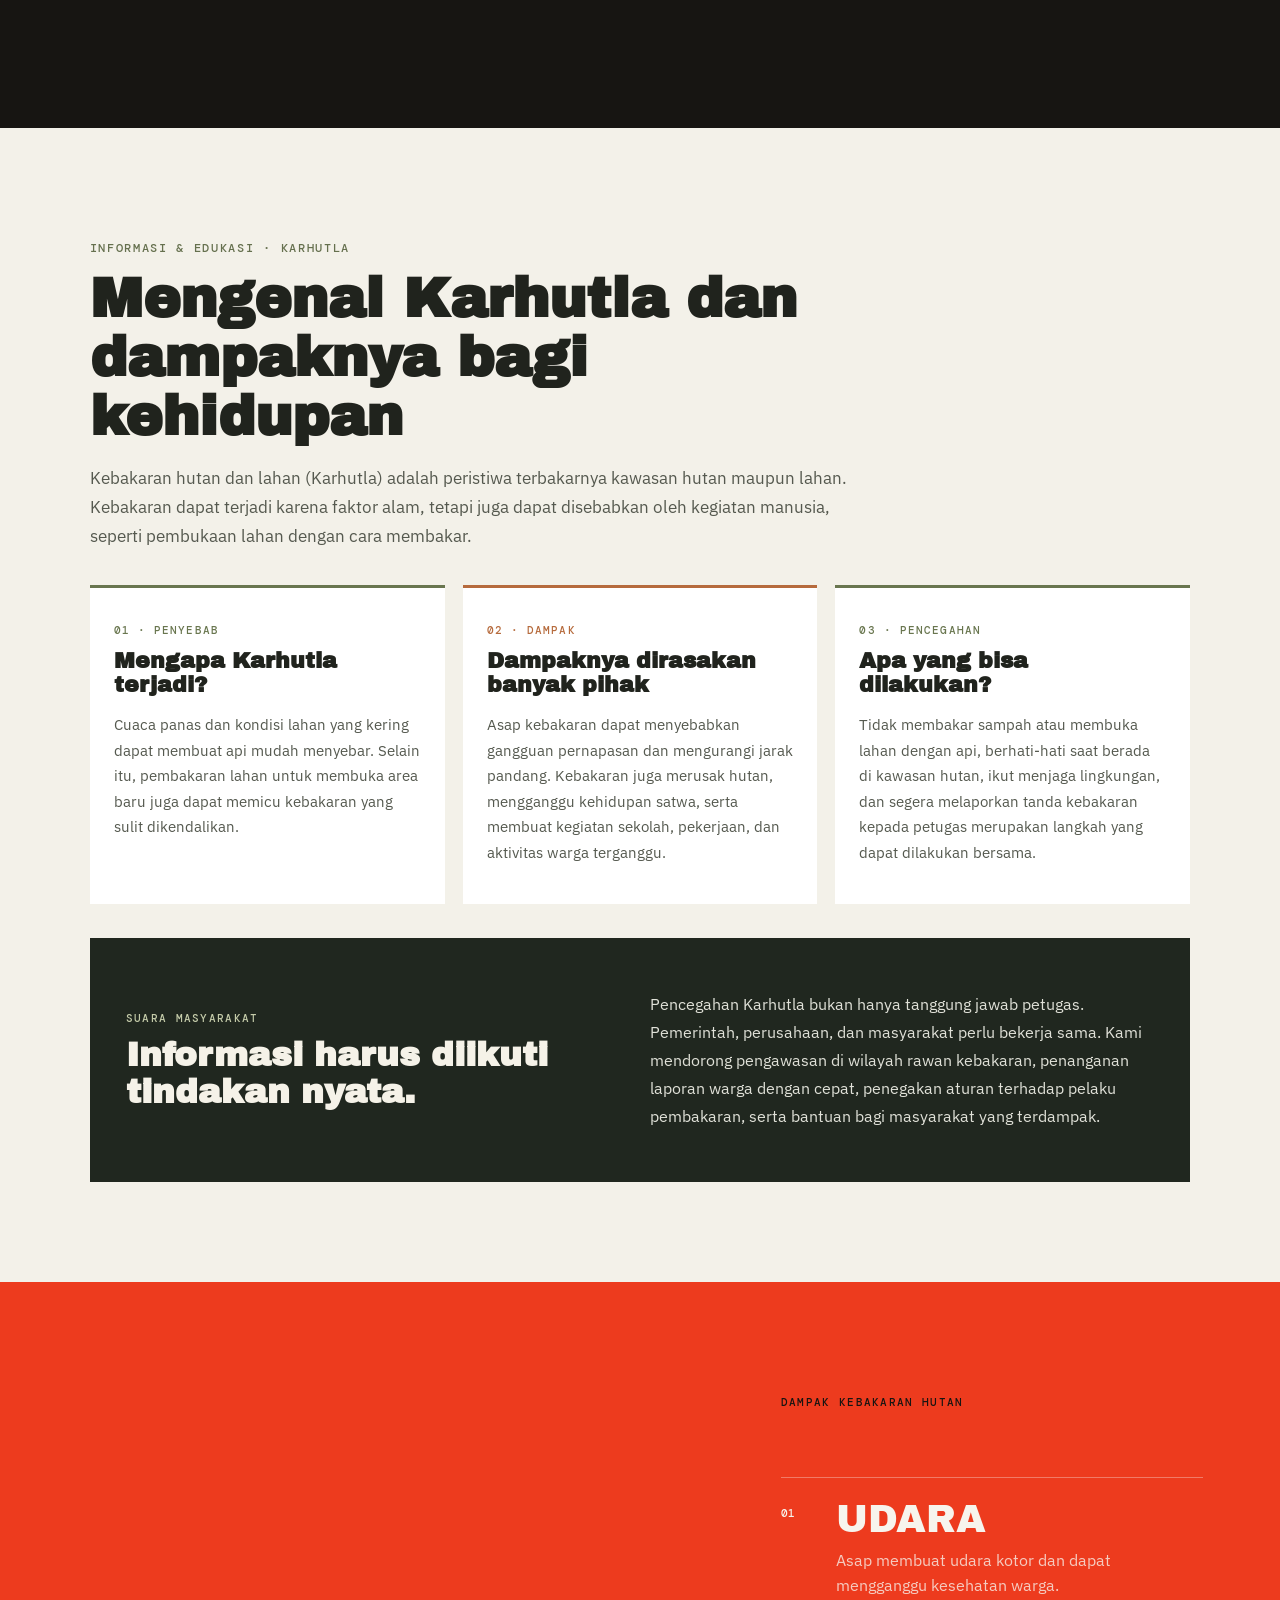
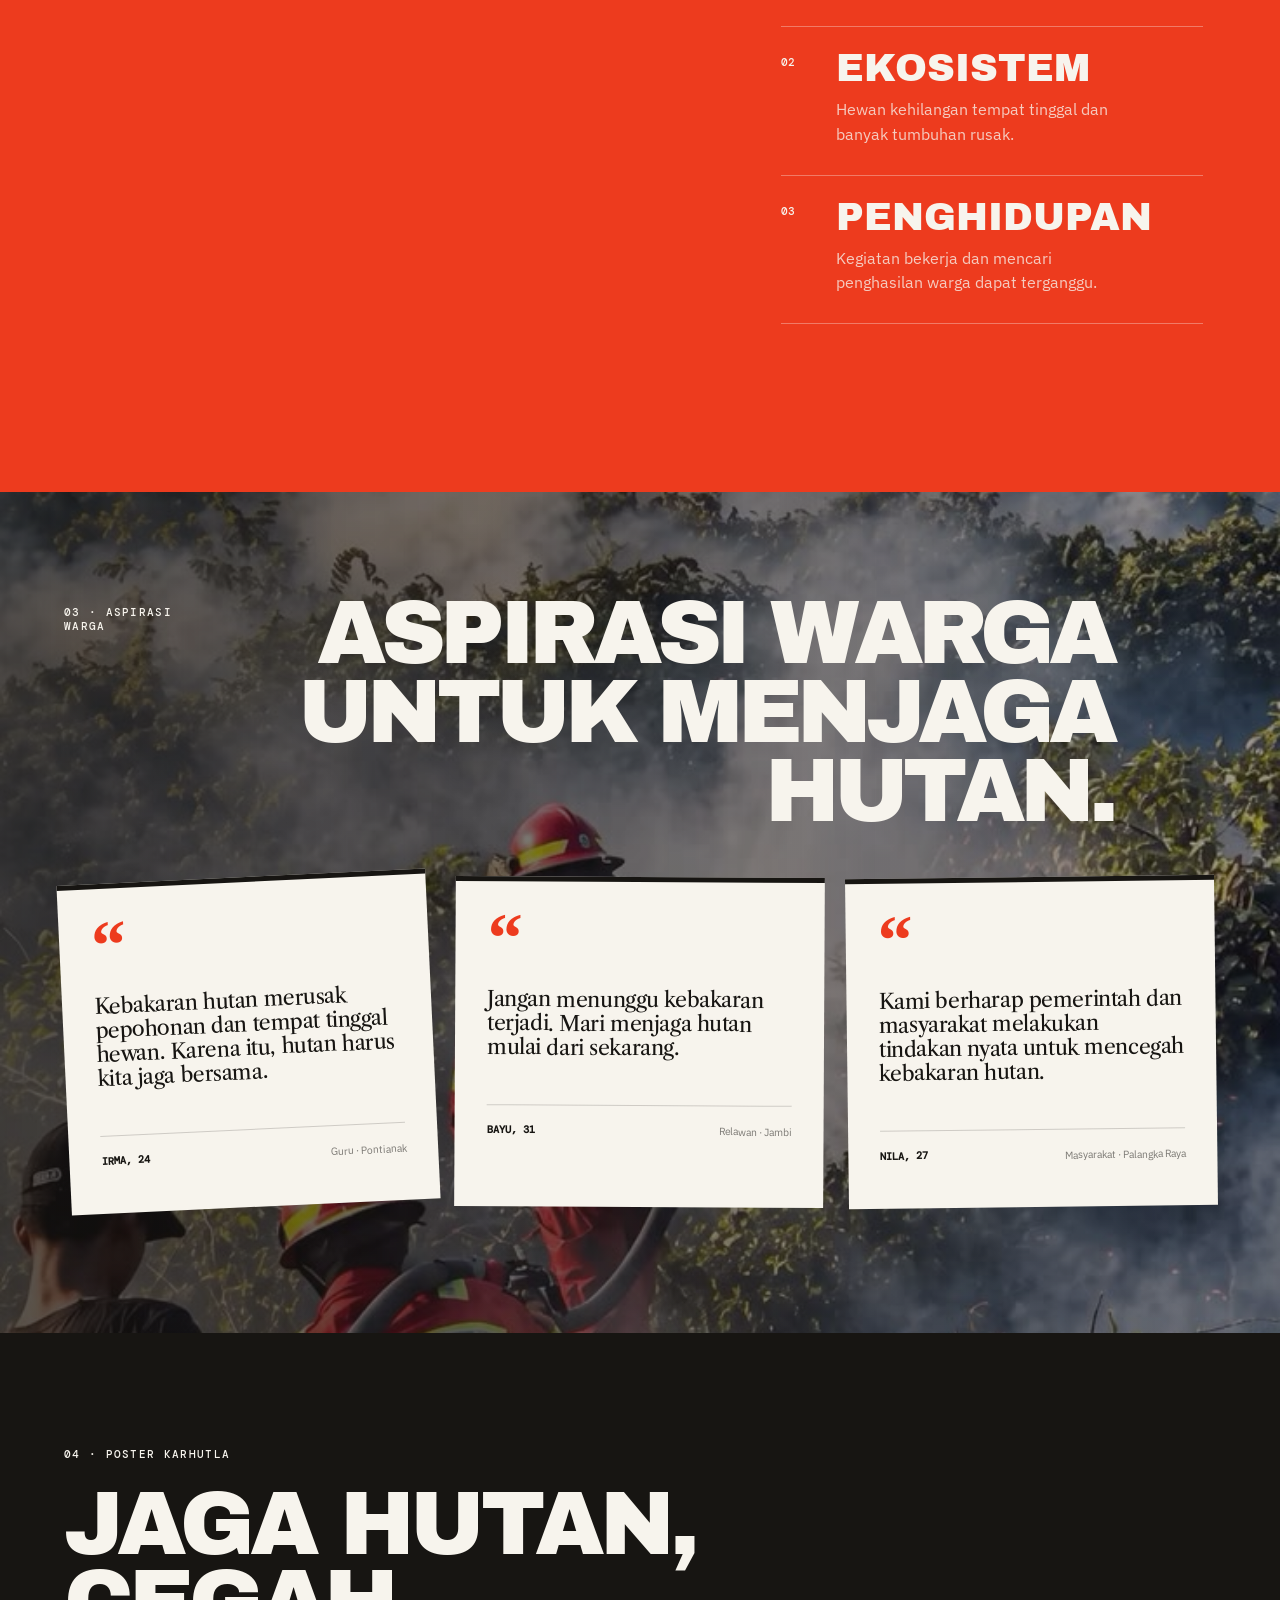
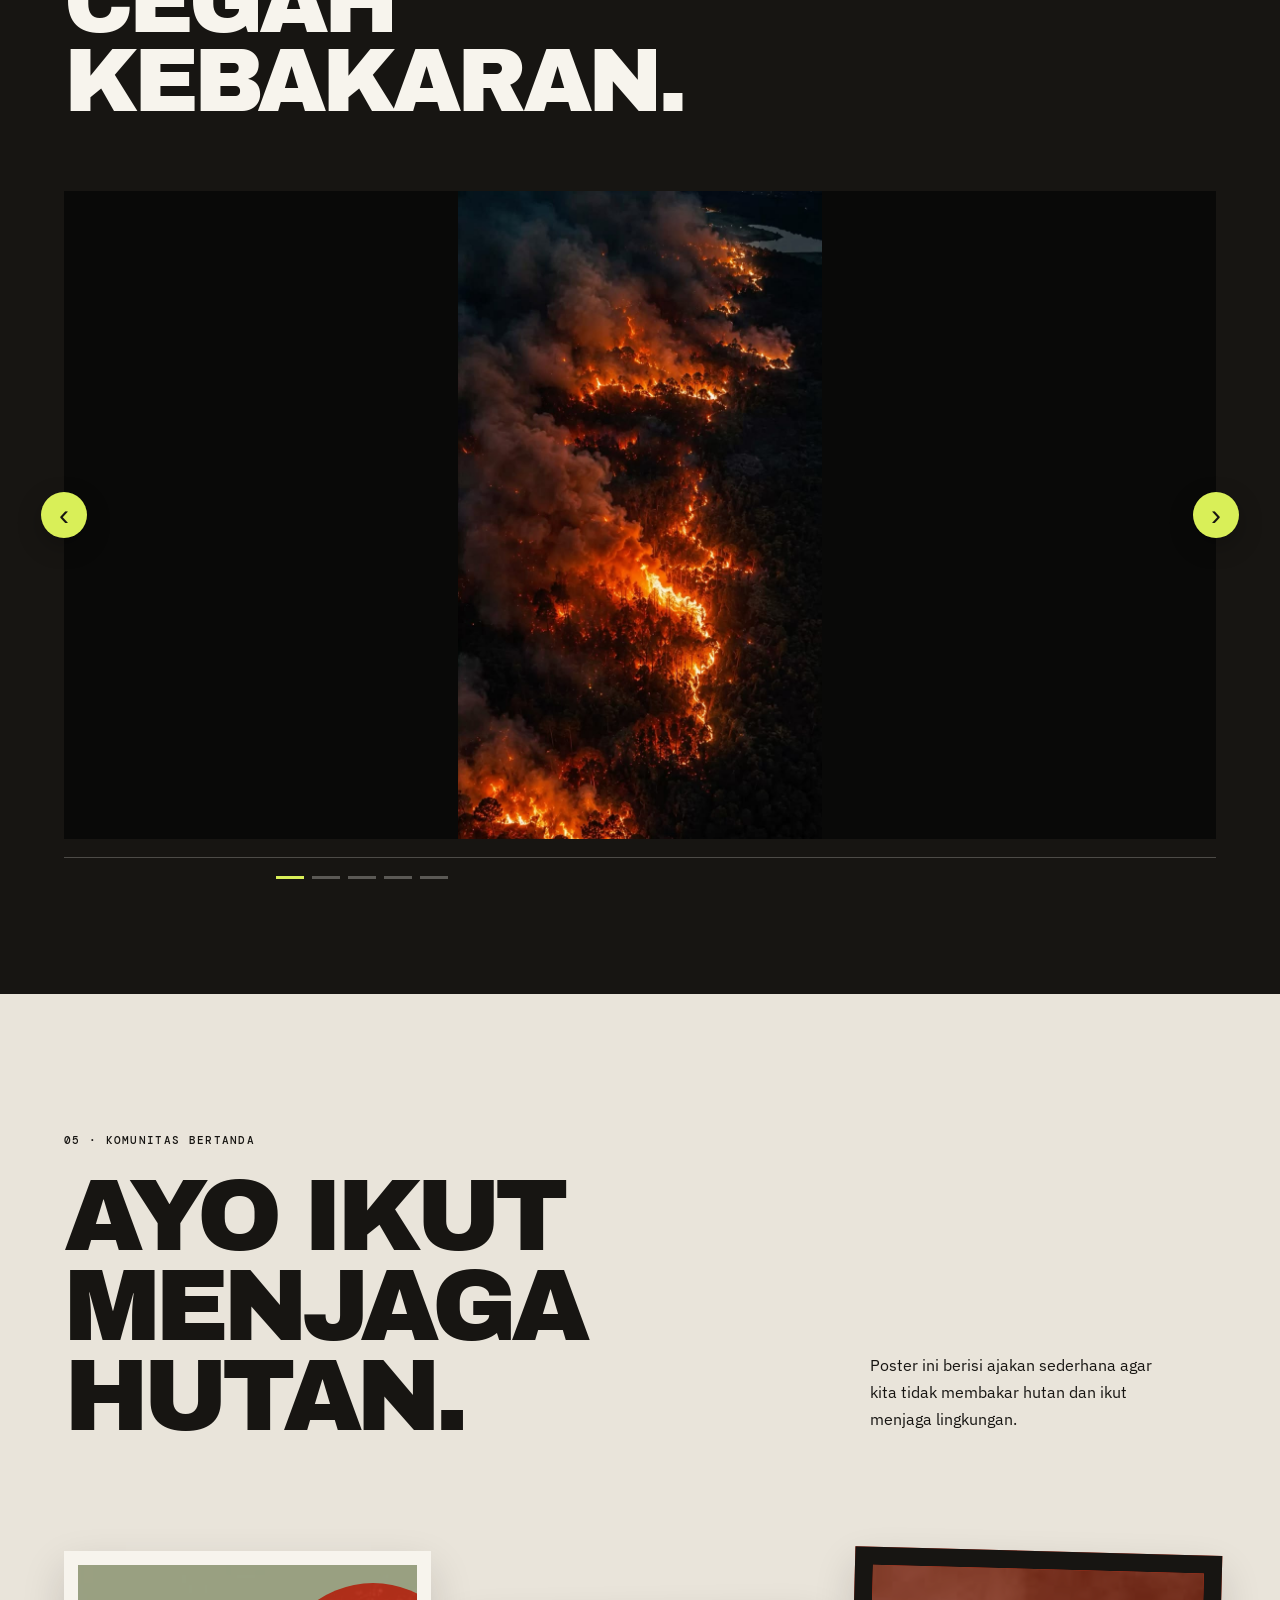
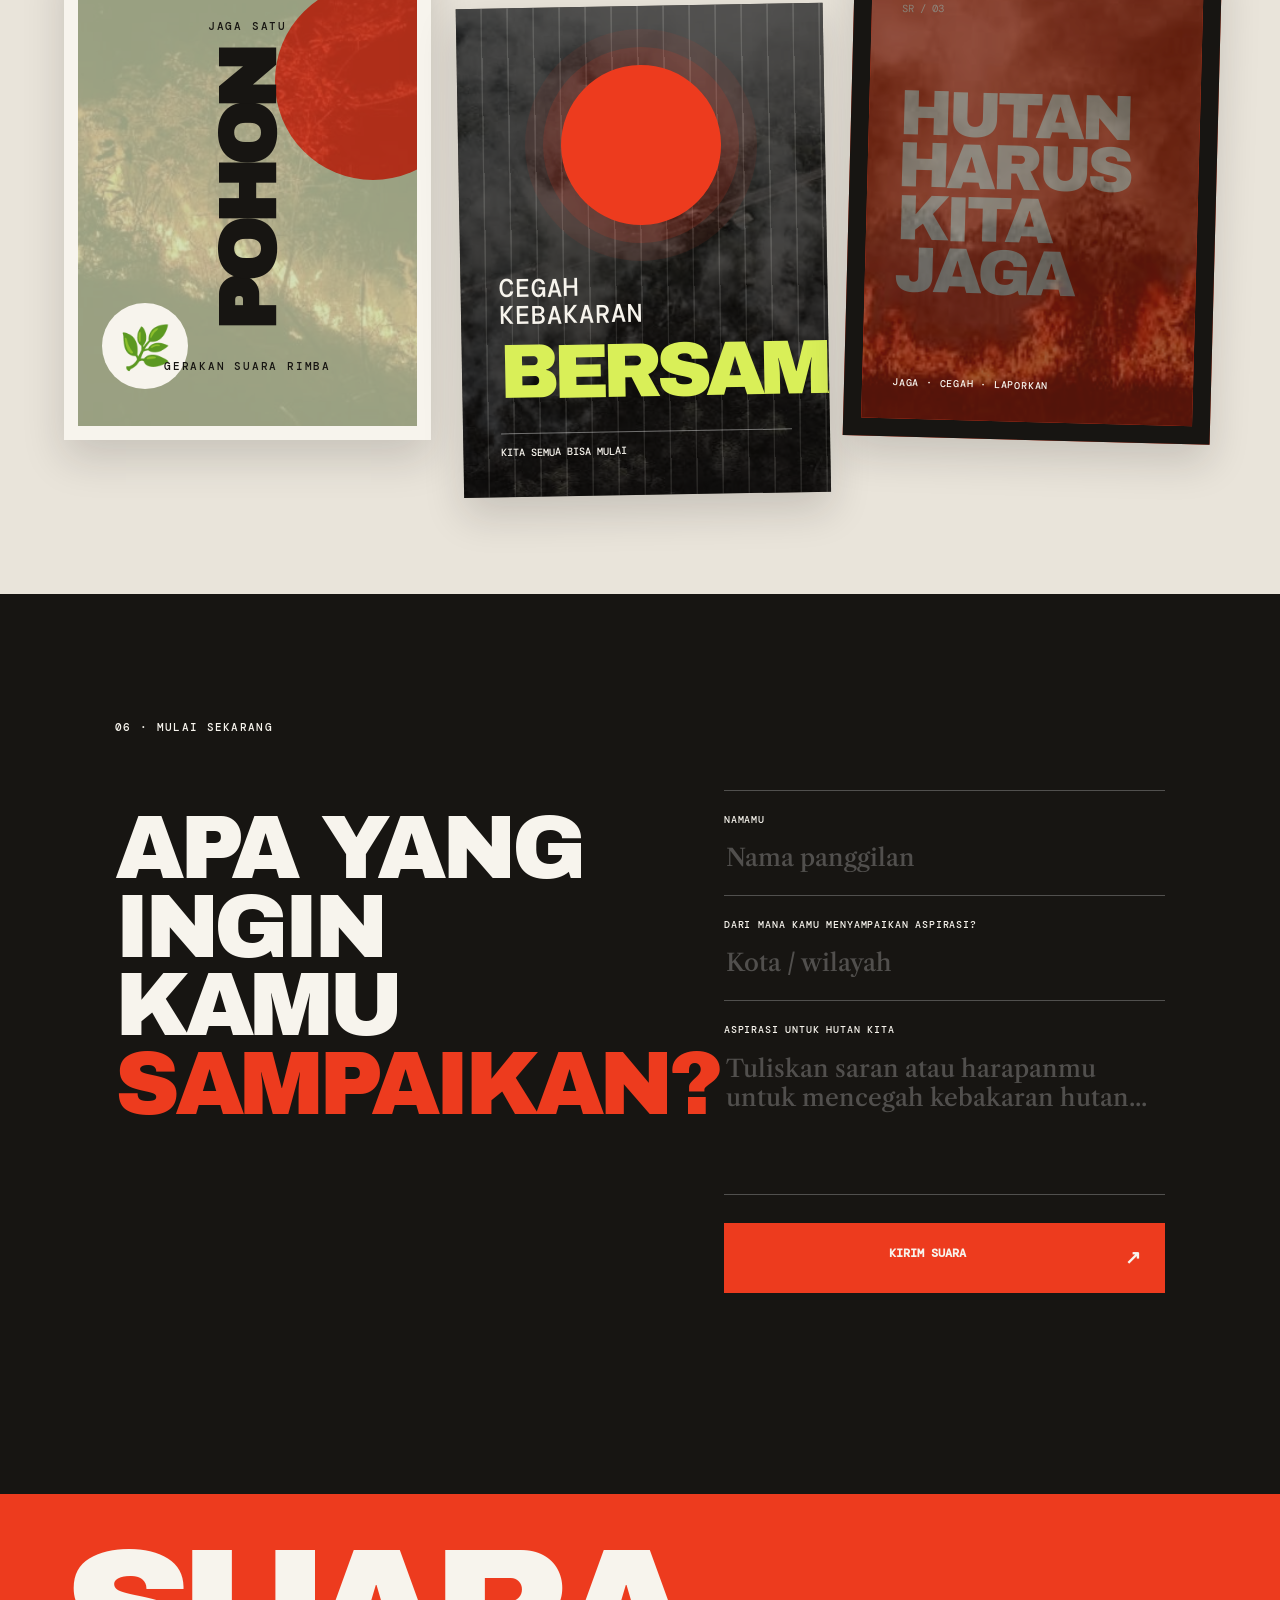
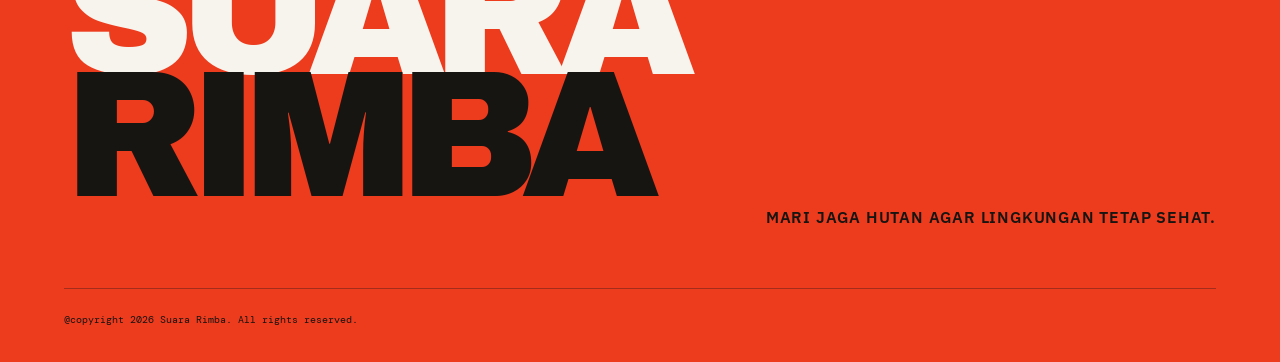
==== commit 8bb7fcbd: "update" ====
--- a/index.html
+++ b/index.html
@@ -28,6 +28,18 @@
       <a href="#aksi">Aksi</a>
     </div>
     <a class="nav-cta" href="#suara-kamu">Sampaikan suara <span>↗</span></a>
+    <button class="menu-toggle" type="button" aria-expanded="false" aria-controls="mobileMenu" aria-label="Buka navigasi">
+      <span></span><span></span><span></span>
+    </button>
+  </nav>
+  <nav class="mobile-menu" id="mobileMenu" aria-label="Navigasi utama">
+    <a href="#beranda">Beranda</a>
+    <a href="#cerita">Cerita</a>
+    <a href="#berita-karhutla">Informasi</a>
+    <a href="#aspirasi">Suara warga</a>
+    <a href="#liputan">Liputan</a>
+    <a href="#aksi">Aksi</a>
+    <a href="#suara-kamu">Sampaikan suara ↗</a>
   </nav>
 
   <main>
@@ -253,6 +265,7 @@
     </div>
   </footer>
 
+  <a class="back-to-top" href="#beranda" aria-label="Kembali ke atas">↑</a>
   <script src="script.js"></script>
 </body>
 </html>
--- a/styles.css
+++ b/styles.css
@@ -39,7 +39,8 @@
   height: 84px; padding: 0 3.5vw;
   display: grid; grid-template-columns: 1fr auto 1fr; align-items: center;
   border-bottom: 1px solid var(--line);
-  position: relative; z-index: 20; background: rgba(233,228,218,.92);
+  position: sticky; top: 0; z-index: 20; background: rgba(233,228,218,.96);
+  backdrop-filter: blur(12px);
 }
 
 .brand { display: flex; align-items: center; gap: 10px; font: 700 .72rem/1 "Archivo Black"; text-transform: uppercase; }
@@ -53,6 +54,18 @@
 .nav-links a:hover::after { transform: scaleX(1); transform-origin: left; }
 .nav-cta { justify-self: end; font-size: .76rem; font-weight: 700; text-transform: uppercase; border-bottom: 1px solid; padding-bottom: 5px; }
 .nav-cta span { margin-left: 18px; }
+.menu-toggle, .mobile-menu { display: none; }
+.back-to-top {
+  position: fixed; right: 22px; bottom: 22px; z-index: 25;
+  width: 48px; height: 48px; border-radius: 50%;
+  display: grid; place-items: center; background: var(--ink); color: var(--white);
+  font-size: 22px; box-shadow: 0 8px 24px rgba(23,21,18,.22);
+  opacity: 0; visibility: hidden; transform: translateY(12px);
+  transition: opacity .2s, visibility .2s, transform .2s, background .2s;
+}
+.back-to-top.is-visible { opacity: 1; visibility: visible; transform: translateY(0); }
+.back-to-top:hover { background: var(--red); }
+.nav-links a.is-active::after { transform: scaleX(1); transform-origin: left; }
 
 .hero {
   min-height: calc(100vh - 84px);
@@ -212,6 +225,23 @@
 @media (max-width: 900px) {
   .topbar { grid-template-columns: 1fr auto; height: 72px; padding: 0 20px; }
   .nav-links { display: none; }
+  .nav-cta { display: none; }
+  .menu-toggle {
+    width: 42px; height: 42px; padding: 10px; border: 1px solid var(--line);
+    background: transparent; display: grid; align-content: center; gap: 5px; cursor: pointer;
+  }
+  .menu-toggle span { height: 2px; width: 100%; background: var(--ink); transition: transform .2s, opacity .2s; }
+  .menu-toggle[aria-expanded="true"] span:first-child { transform: translateY(7px) rotate(45deg); }
+  .menu-toggle[aria-expanded="true"] span:nth-child(2) { opacity: 0; }
+  .menu-toggle[aria-expanded="true"] span:last-child { transform: translateY(-7px) rotate(-45deg); }
+  .mobile-menu {
+    position: fixed; top: 72px; left: 0; right: 0; z-index: 19;
+    display: grid; max-height: 0; overflow: hidden;
+    background: rgba(233,228,218,.98); box-shadow: 0 18px 35px rgba(23,21,18,.12);
+    transition: max-height .25s ease, padding .25s ease;
+  }
+  .mobile-menu.is-open { max-height: 520px; padding: 8px 20px 18px; border-bottom: 1px solid var(--line); }
+  .mobile-menu a { padding: 14px 4px; border-bottom: 1px solid var(--line); font: 700 .78rem "DM Mono"; text-transform: uppercase; }
   .hero { grid-template-columns: 78% 22%; padding-left: 20px; min-height: 780px; }
   .hero-copy { padding-top: 65px; }
   .hero-title { font-size: clamp(66px, 21vw, 105px); }
